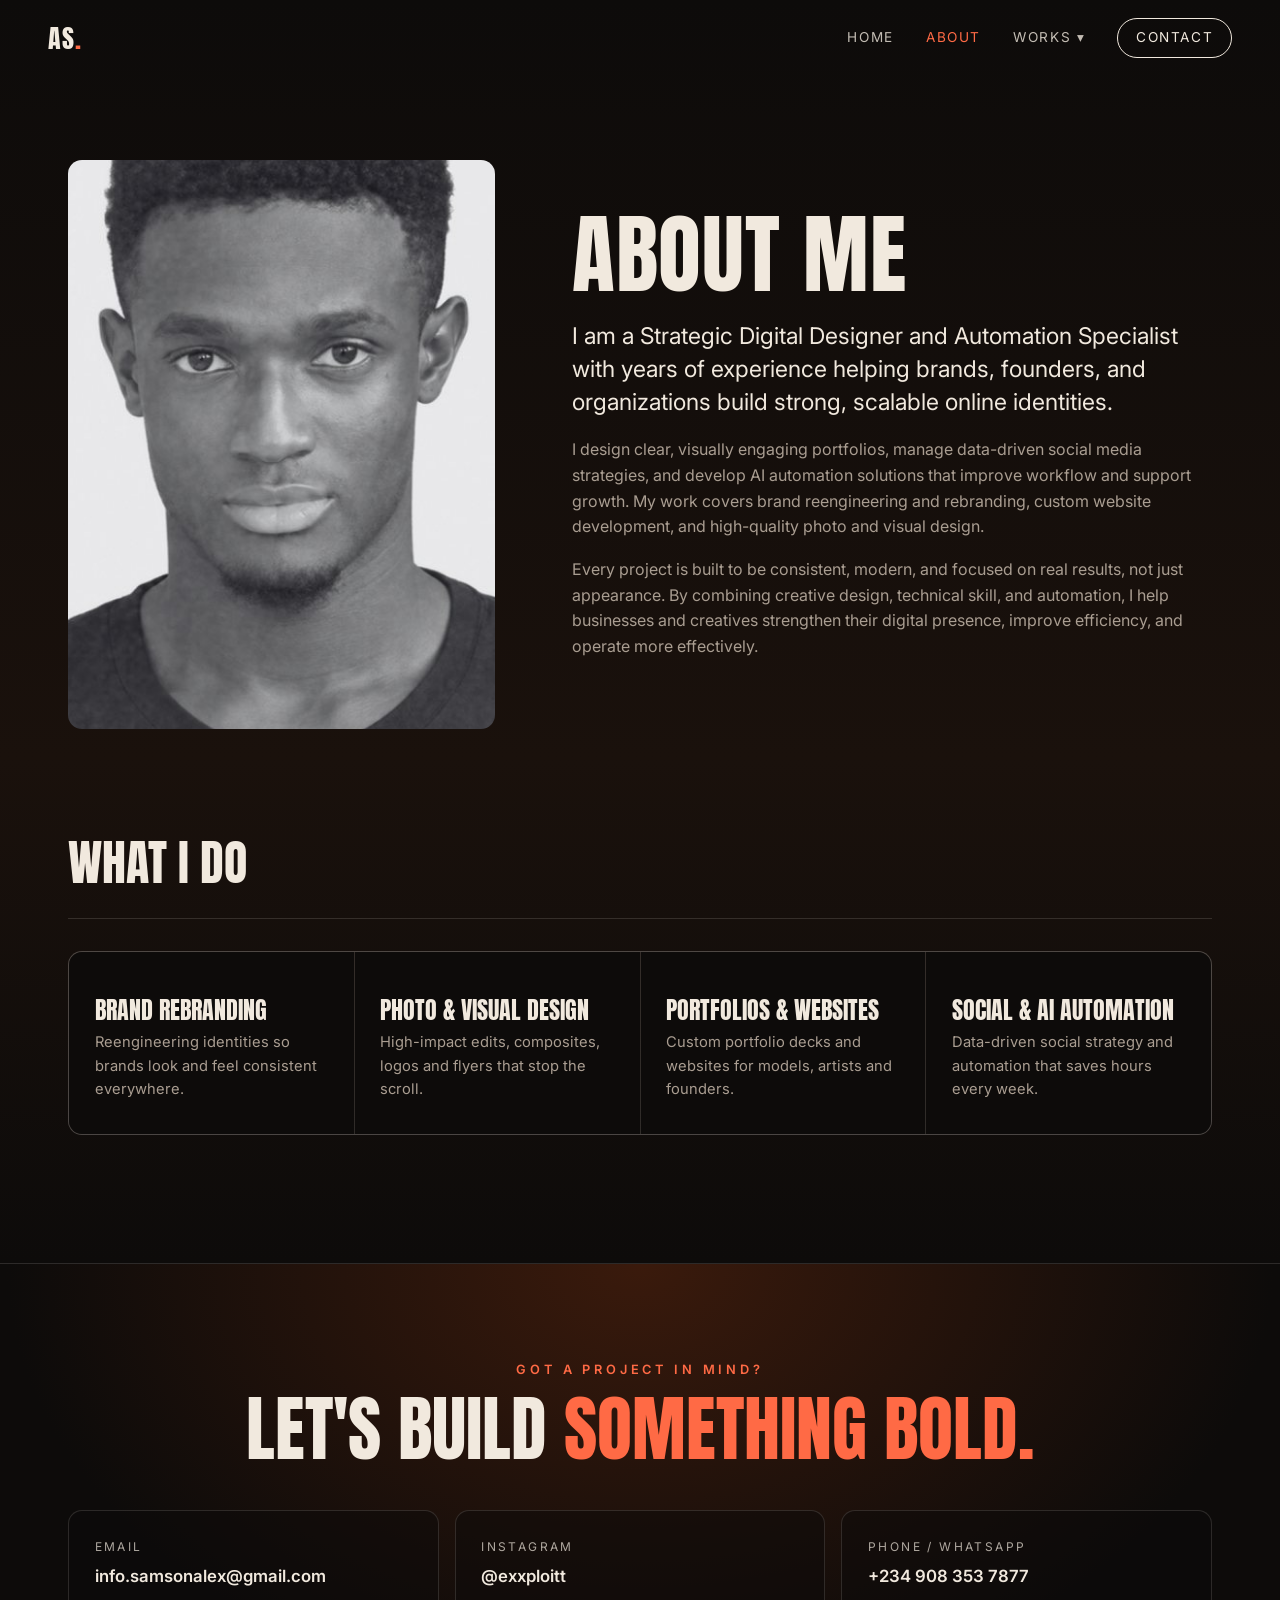
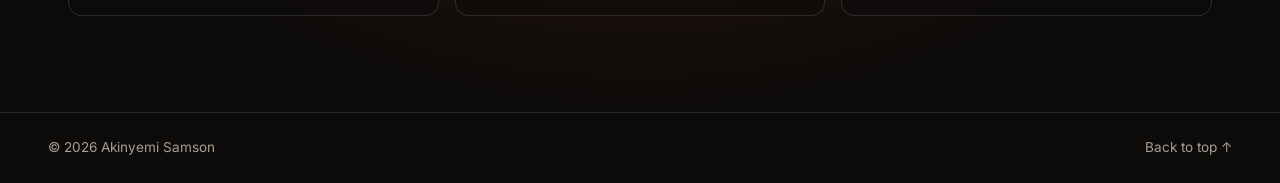
==== about.html @ 01050c36 "Add Web Designing page with Dancers Asylum project Co-Authored-By: Claude Opus 5.5 <noreply@anthropi" ====
<!doctype html>
<html lang="en">
<head>
  <meta charset="utf-8" />
  <meta name="viewport" content="width=device-width, initial-scale=1" />
  <title>About — Akinyemi Samson</title>
  <meta name="description" content="About Akinyemi Samson, Strategic Digital Designer and Automation Specialist." />
  <meta property="og:title" content="About — Akinyemi Samson" />
  <meta property="og:description" content="About Akinyemi Samson, Strategic Digital Designer and Automation Specialist." />
  <meta property="og:image" content="assets/img/portrait.jpg" />
  <link rel="preconnect" href="https://fonts.googleapis.com" />
  <link rel="preconnect" href="https://fonts.gstatic.com" crossorigin />
  <link href="https://fonts.googleapis.com/css2?family=Anton&family=Inter:wght@400;500;600&display=swap" rel="stylesheet" />
  <link rel="stylesheet" href="styles.css" />
</head>
<body>
  <span id="top"></span>
  <header class="nav" id="nav">
    <a href="index.html" class="nav__logo">AS<span>.</span></a>
    <button class="nav__toggle" aria-label="Open menu" aria-expanded="false">
      <span></span><span></span>
    </button>
    <nav class="nav__links" aria-label="Main">
      <a href="index.html">Home</a>
      <a href="about.html" aria-current="page">About</a>
      <div class="nav__group">
        <button class="nav__works" aria-expanded="false" aria-haspopup="true">Works <span aria-hidden="true">▾</span></button>
        <ul class="nav__sub">
          <li><a href="photo-designing.html">Photo Designing</a></li>
          <li><a href="logos-flyers.html">Logos &amp; Flyers</a></li>
          <li><a href="portfolio-designing.html">Portfolio Designing</a></li>
          <li><a href="instagram-format.html">Instagram Format</a></li>
          <li><a href="web-designing.html">Web Designing</a></li>
        </ul>
      </div>
      <a href="contact.html" class="nav__cta">Contact</a>
    </nav>
  </header>
  <main>
    <section class="about about--page">
      <div class="container about__grid">
        <figure class="about__photo reveal">
          <div class="frame">
            <img src="assets/img/about.jpg" alt="Akinyemi Samson" onerror="this.parentElement.classList.add('is-empty')" />
            <span class="frame__label">about.jpg</span>
          </div>
        </figure>
        <div class="about__text">
          <h1 class="section-title reveal">About Me</h1>
          <p class="lead reveal">I am a Strategic Digital Designer and Automation Specialist with years of experience helping brands, founders, and organizations build strong, scalable online identities.</p>
          <p class="reveal">I design clear, visually engaging portfolios, manage data-driven social media strategies, and develop AI automation solutions that improve workflow and support growth. My work covers brand reengineering and rebranding, custom website development, and high-quality photo and visual design.</p>
          <p class="reveal">Every project is built to be consistent, modern, and focused on real results, not just appearance. By combining creative design, technical skill, and automation, I help businesses and creatives strengthen their digital presence, improve efficiency, and operate more effectively.</p>
        </div>
      </div>

      <div class="container">
        <h2 class="group-title reveal">What I do</h2>
        <div class="services">
          <article class="service reveal"><h3>Brand Rebranding</h3><p>Reengineering identities so brands look and feel consistent everywhere.</p></article>
          <article class="service reveal"><h3>Photo &amp; Visual Design</h3><p>High-impact edits, composites, logos and flyers that stop the scroll.</p></article>
          <article class="service reveal"><h3>Portfolios &amp; Websites</h3><p>Custom portfolio decks and websites for models, artists and founders.</p></article>
          <article class="service reveal"><h3>Social &amp; AI Automation</h3><p>Data-driven social strategy and automation that saves hours every week.</p></article>
        </div>
      </div>
    </section>
    <section class="contact contact--band">
      <div class="container">
        <p class="eyebrow reveal">Got a project in mind?</p>
        <h2 class="contact__title contact__title--sm reveal">Let's build <span>something bold.</span></h2>
        <div class="contact__links">
          <a class="contact__card reveal" href="mailto:info.samsonalex@gmail.com">
            <span class="contact__label">Email</span>
            <span class="contact__value">info.samsonalex@gmail.com</span>
          </a>
          <a class="contact__card reveal" href="https://instagram.com/exxploitt" target="_blank" rel="noopener">
            <span class="contact__label">Instagram</span>
            <span class="contact__value">@exxploitt</span>
          </a>
          <a class="contact__card reveal" href="https://wa.me/2349083537877" target="_blank" rel="noopener">
            <span class="contact__label">Phone / WhatsApp</span>
            <span class="contact__value">+234 908 353 7877</span>
          </a>
        </div>
      </div>
    </section>
  </main>

  <footer class="footer">
    <p>© <span id="year"></span> Akinyemi Samson</p>
    <a href="#top">Back to top ↑</a>
  </footer>

  <div class="lightbox" id="lightbox" aria-hidden="true">
    <button class="lightbox__close" aria-label="Close">×</button>
    <img alt="" />
  </div>

  <script src="script.js"></script>
</body>
</html>
---- styles.css ----
:root {
  --ink: #0d0b0a;
  --ink-2: #171311;
  --cream: #f1e9de;
  --muted: #a99d91;
  --rust: #7a3517;
  --rust-2: #a24a22;
  --coral: #ff6a45;
  --line: rgba(241, 233, 222, 0.14);
  --display: "Anton", Impact, "Arial Narrow", sans-serif;
  --body: "Inter", system-ui, -apple-system, sans-serif;
  --gutter: clamp(16px, 4vw, 48px);
  --radius: 14px;
}

* { box-sizing: border-box; margin: 0; padding: 0; }
html { scroll-behavior: smooth; }
body {
  background: var(--ink);
  color: var(--cream);
  font-family: var(--body);
  line-height: 1.6;
  overflow-x: hidden;
  -webkit-font-smoothing: antialiased;
}
img { display: block; max-width: 100%; }
a { color: inherit; text-decoration: none; }
button { font: inherit; color: inherit; background: none; border: 0; cursor: pointer; }

.container { width: min(1240px, 100%); margin: 0 auto; padding: 0 var(--gutter); }
.eyebrow { font-size: .8rem; letter-spacing: .3em; text-transform: uppercase; color: var(--coral); font-weight: 600; }
.section-title {
  font-family: var(--display); font-weight: 400; text-transform: uppercase;
  font-size: clamp(2.6rem, 7vw, 5.5rem); line-height: .95; letter-spacing: .01em;
}

/* ---------- Buttons ---------- */
.btn {
  display: inline-flex; align-items: center; gap: .5rem;
  padding: .95rem 1.6rem; border-radius: 999px;
  font-weight: 600; font-size: .95rem; transition: transform .25s, background .25s, color .25s;
}
.btn:hover { transform: translateY(-2px); }
.btn--solid { background: var(--coral); color: var(--ink); }
.btn--solid:hover { background: var(--cream); }
.btn--ghost { border: 1px solid var(--line); }
.btn--ghost:hover { border-color: var(--cream); }

/* ---------- Nav ---------- */
.nav {
  position: fixed; inset: 0 0 auto 0; z-index: 50;
  display: flex; align-items: center; justify-content: space-between;
  padding: 1.1rem var(--gutter);
  transition: background .3s, padding .3s, backdrop-filter .3s;
}
.nav.is-scrolled { background: rgba(13, 11, 10, .78); backdrop-filter: blur(12px); padding-block: .75rem; border-bottom: 1px solid var(--line); }
.nav__logo { font-family: var(--display); font-size: 1.6rem; letter-spacing: .04em; }
.nav__logo span { color: var(--coral); }
.nav__links { display: flex; gap: 2rem; align-items: center; font-size: .85rem; text-transform: uppercase; letter-spacing: .12em; }
.nav__links a { position: relative; opacity: .8; transition: opacity .2s; }
.nav__links a:hover { opacity: 1; }
.nav__links a:not(.nav__cta)::after {
  content: ""; position: absolute; left: 0; bottom: -4px; height: 1px; width: 100%;
  background: var(--coral); transform: scaleX(0); transform-origin: left; transition: transform .3s;
}
.nav__links a:hover::after { transform: scaleX(1); }
.nav__cta { border: 1px solid var(--cream); padding: .5rem 1.1rem; border-radius: 999px; opacity: 1 !important; }
.nav__cta:hover { background: var(--cream); color: var(--ink); }
.nav__toggle { display: none; width: 32px; height: 24px; position: relative; }
.nav__toggle span { position: absolute; left: 0; right: 0; height: 2px; background: var(--cream); transition: transform .3s, top .3s; }
.nav__toggle span:first-child { top: 6px; }
.nav__toggle span:last-child { top: 16px; }

/* ---------- Image frames ---------- */
.frame {
  position: relative; overflow: hidden; border-radius: var(--radius);
  background: var(--ink-2); max-width: 100%;
}
.frame img { width: 100%; height: 100%; object-fit: cover; transition: transform .6s cubic-bezier(.2,.7,.2,1); }
.frame__label { display: none; }
.frame.is-empty {
  min-height: 220px;
  background:
    repeating-linear-gradient(135deg, transparent 0 14px, rgba(241,233,222,.04) 14px 15px),
    linear-gradient(160deg, #241b16, #120f0d);
  border: 1px dashed rgba(241,233,222,.18);
  display: grid; place-items: center;
}
.frame.is-empty img { display: none; }
.frame.is-empty .frame__label { display: block; font-size: .75rem; color: var(--muted); letter-spacing: .08em; }

/* ---------- Hero ---------- */
.hero { position: relative; min-height: 100vh; min-height: 100svh; display: flex; flex-direction: column; justify-content: center; padding: 7rem 0 4rem; overflow: hidden; }
.hero__marquee { position: absolute; inset: auto 0 6%; opacity: .07; pointer-events: none; }
.marquee__track { display: flex; gap: 3rem; width: max-content; animation: marquee 40s linear infinite; }
.marquee__track span { font-family: var(--display); font-size: clamp(6rem, 18vw, 16rem); line-height: 1; }
.marquee__track .outline { color: transparent; -webkit-text-stroke: 2px var(--cream); }
@keyframes marquee { to { transform: translateX(-50%); } }

.hero__inner {
  width: min(1240px, 100%); margin: 0 auto; padding: 0 var(--gutter);
  display: grid; grid-template-columns: 1.25fr 1fr; gap: clamp(2rem, 5vw, 5rem); align-items: center;
  position: relative;
}
.hero__title {
  font-family: var(--display); font-weight: 400; text-transform: uppercase;
  font-size: clamp(4.2rem, 13vw, 11rem); line-height: .86; margin: 1rem 0 1.5rem;
}
.hero__title span { color: var(--coral); }
.hero__sub { max-width: 34rem; color: var(--muted); font-size: clamp(1rem, 1.4vw, 1.15rem); }
.hero__actions { display: flex; flex-wrap: wrap; gap: .8rem; margin-top: 2rem; }
.hero__photo { position: relative; }
.hero__photo .frame { aspect-ratio: 4/5; border-radius: 22px; transform: rotate(2deg); box-shadow: 0 40px 80px -30px rgba(0,0,0,.8); }
.hero__photo::before {
  content: ""; position: absolute; inset: -14px 14px 14px -14px; border: 1px solid var(--coral); border-radius: 22px; transform: rotate(-2deg);
}
.hero__photo figcaption {
  position: absolute; bottom: -1rem; left: -1rem; background: var(--coral); color: var(--ink);
  font-weight: 600; font-size: .85rem; padding: .45rem .9rem; border-radius: 999px;
}
.hero__scroll { position: absolute; bottom: 1.5rem; left: 50%; transform: translateX(-50%); font-size: .75rem; letter-spacing: .25em; text-transform: uppercase; color: var(--muted); animation: bob 2s ease-in-out infinite; }
@keyframes bob { 50% { transform: translate(-50%, 6px); } }

/* ---------- About ---------- */
.about { padding: clamp(5rem, 10vw, 9rem) 0; background: linear-gradient(180deg, var(--ink), #1a110c 60%, var(--ink)); }
.about__grid { display: grid; grid-template-columns: .8fr 1.2fr; gap: clamp(2rem, 6vw, 6rem); align-items: center; }
.about__photo .frame { aspect-ratio: 3/4; }
.about__text .section-title { margin-bottom: 1.5rem; }
.about__text p { color: var(--muted); margin-bottom: 1.1rem; max-width: 40rem; }
.about__text .lead { color: var(--cream); font-size: clamp(1.15rem, 1.8vw, 1.45rem); line-height: 1.45; }

.services { display: grid; grid-template-columns: repeat(4, minmax(0, 1fr)); gap: 1px; margin-top: clamp(4rem, 8vw, 6rem); background: var(--line); border: 1px solid var(--line); border-radius: var(--radius); overflow: hidden; }
.service { background: var(--ink); padding: 2rem 1.6rem; transition: background .3s; }
.service:hover { background: var(--rust); }
.service__num { font-family: var(--display); color: var(--coral); font-size: 1.1rem; }
.service:hover .service__num { color: var(--cream); }
.service h3 { font-family: var(--display); font-weight: 400; text-transform: uppercase; font-size: 1.5rem; margin: .8rem 0 .5rem; line-height: 1.1; }
.service p { color: var(--muted); font-size: .92rem; }
.service:hover p { color: var(--cream); }

/* ---------- Works ---------- */
.works { padding: clamp(4rem, 8vw, 7rem) 0; }

.work-group { margin-bottom: clamp(4rem, 8vw, 6rem); }
.group-title {
  font-family: var(--display); font-weight: 400; text-transform: uppercase;
  font-size: clamp(1.8rem, 4vw, 3rem); display: flex; align-items: baseline; gap: 1rem;
  padding-bottom: 1rem; margin-bottom: 2rem; border-bottom: 1px solid var(--line);
}
.group-title span { font-size: .45em; color: var(--coral); }

.tile { cursor: zoom-in; }
.tile:hover .frame img { transform: scale(1.05); }
.tile figcaption { margin-top: .7rem; font-size: .85rem; color: var(--muted); text-transform: uppercase; letter-spacing: .1em; }

.masonry { columns: 4 220px; column-gap: 1rem; }
.masonry .tile { break-inside: avoid; margin-bottom: 1rem; }
.masonry .frame { height: auto; }

.work-group--rust {
  background: linear-gradient(160deg, var(--rust), #4b200d);
  border-radius: 24px; padding: clamp(1.5rem, 4vw, 3rem);
}
.work-group--rust .group-title { border-color: rgba(241,233,222,.25); }
.work-group--rust .group-title span { color: var(--cream); }
.logos { display: grid; grid-template-columns: repeat(4, minmax(0, 1fr)); gap: 1rem; margin-bottom: 1.5rem; }
.logo-tile { cursor: zoom-in; }
.logo-tile .frame { aspect-ratio: 372/538; box-shadow: 0 20px 40px -20px rgba(0,0,0,.6); }
.logo-tile:hover .frame img { transform: scale(1.05); }
.logo-tile .frame.is-empty { background: rgba(0,0,0,.25); }
.flyers { display: grid; grid-template-columns: repeat(3, minmax(0, 1fr)); gap: 1.5rem; }
.flyers .frame { aspect-ratio: 4/5; }
.flyers figcaption { color: var(--cream); opacity: .8; }

.case { padding: clamp(1.5rem, 3vw, 2.5rem); border: 1px solid var(--line); border-radius: 24px; margin-bottom: 1.5rem; background: var(--ink-2); }
.case__head { display: flex; flex-wrap: wrap; align-items: baseline; justify-content: space-between; gap: .5rem; margin-bottom: 1.5rem; }
.case__head h2 { font-family: var(--display); font-weight: 400; text-transform: uppercase; font-size: clamp(1.8rem, 4.5vw, 3.2rem); line-height: 1; }
.case__head p { color: var(--coral); text-transform: uppercase; letter-spacing: .2em; font-size: .8rem; font-weight: 600; }
.case__grid { display: grid; grid-template-columns: repeat(2, minmax(0, 1fr)); gap: 1rem; }
.case__grid .frame { aspect-ratio: 16/9; }

.insta { display: grid; grid-template-columns: minmax(0, 1fr) minmax(0, 2fr); gap: clamp(1.5rem, 4vw, 3rem); align-items: center; }
.insta__mockup .frame { border-radius: 28px; }
.insta__grid { display: grid; grid-template-columns: repeat(4, minmax(0, 1fr)); gap: 1rem; }
.insta__grid .frame { aspect-ratio: 418/522; border-radius: 10px; }

/* ---------- Contact ---------- */
.contact { padding: clamp(5rem, 10vw, 9rem) 0; background: radial-gradient(ellipse at top, #3a1a0c, var(--ink) 70%); text-align: center; }
.contact__title { font-family: var(--display); font-weight: 400; text-transform: uppercase; font-size: clamp(3rem, 10vw, 8rem); line-height: .92; margin: 1rem 0 3rem; }
.contact__title span { color: var(--coral); }
.contact__links { display: grid; grid-template-columns: repeat(3, minmax(0, 1fr)); gap: 1rem; text-align: left; }
.contact__card { display: flex; flex-direction: column; gap: .4rem; padding: 1.6rem; border: 1px solid var(--line); border-radius: var(--radius); background: rgba(13,11,10,.5); transition: all .3s; }
.contact__card:hover { background: var(--coral); color: var(--ink); border-color: var(--coral); transform: translateY(-4px); }
.contact__label { font-size: .75rem; letter-spacing: .2em; text-transform: uppercase; opacity: .7; }
.contact__value { font-weight: 600; font-size: 1.05rem; word-break: break-word; }

.footer { display: flex; justify-content: space-between; flex-wrap: wrap; gap: 1rem; padding: 1.5rem var(--gutter); border-top: 1px solid var(--line); color: var(--muted); font-size: .85rem; }
.footer a:hover { color: var(--cream); }

/* ---------- Lightbox ---------- */
.lightbox { position: fixed; inset: 0; z-index: 100; background: rgba(0,0,0,.92); display: grid; place-items: center; padding: 2rem; opacity: 0; pointer-events: none; transition: opacity .3s; }
.lightbox.is-open { opacity: 1; pointer-events: auto; }
.lightbox img { max-width: 100%; max-height: 90vh; border-radius: 10px; object-fit: contain; }
.lightbox__close { position: absolute; top: 1rem; right: 1.25rem; font-size: 2.4rem; line-height: 1; }

/* ---------- Multi-page additions ---------- */
.nav__links a[aria-current="page"] { opacity: 1; color: var(--coral); }
.nav__cta[aria-current="page"] { background: var(--cream); color: var(--ink); }
.nav__group { position: relative; }
.nav__works { text-transform: uppercase; letter-spacing: .12em; font-size: .85rem; opacity: .8; display: inline-flex; gap: .35rem; align-items: center; }
.nav__works:hover, .nav__group.is-current .nav__works { opacity: 1; }
.nav__group.is-current .nav__works { color: var(--coral); }
.nav__sub {
  list-style: none; position: absolute; top: calc(100% + .9rem); left: 50%; translate: -50% 0;
  min-width: 230px; padding: .5rem; background: var(--ink-2); border: 1px solid var(--line); border-radius: 12px;
  box-shadow: 0 24px 50px -20px rgba(0,0,0,.8);
  opacity: 0; visibility: hidden; transform: translateY(-6px); transition: opacity .2s, transform .2s, visibility .2s;
}
.nav__sub::before { content: ""; position: absolute; inset: -1rem 0 auto; height: 1rem; }
.nav__group:hover .nav__sub, .nav__group:focus-within .nav__sub, .nav__group.is-open .nav__sub { opacity: 1; visibility: visible; transform: none; }
.nav__sub a { display: block; padding: .65rem .9rem; border-radius: 8px; text-transform: none; letter-spacing: .02em; font-size: .92rem; }
.nav__sub a::after { display: none; }
.nav__sub a:hover { background: rgba(241,233,222,.07); }
a:focus-visible, button:focus-visible { outline: 2px solid var(--coral); outline-offset: 3px; border-radius: 4px; }

.hero { min-height: auto; padding: 8rem 0 5rem; }

.page-head { padding: clamp(8rem, 14vw, 11rem) 0 clamp(2.5rem, 5vw, 4rem); background: radial-gradient(ellipse at top left, #3a1a0c, var(--ink) 65%); }
.page-head .eyebrow a { color: var(--muted); }
.page-head .eyebrow a:hover { color: var(--cream); }
.page-head__title { font-family: var(--display); font-weight: 400; text-transform: uppercase; font-size: clamp(3.2rem, 11vw, 9rem); line-height: .9; margin: .8rem 0 1.2rem; text-wrap: balance; }
.page-head__intro { color: var(--muted); max-width: 40rem; font-size: clamp(1rem, 1.5vw, 1.2rem); }
.work-body { padding: clamp(2rem, 5vw, 4rem) 0 clamp(4rem, 8vw, 6rem); }
.work-body .logos { margin-bottom: clamp(3rem, 6vw, 4.5rem); }
.work-body .group-title { margin-top: 0; }

.works .section-title { margin-bottom: 2.5rem; }
.work-cards { display: grid; grid-template-columns: repeat(2, minmax(0, 1fr)); gap: clamp(1rem, 2.5vw, 1.75rem); }
.work-card { position: relative; display: block; border-radius: 20px; overflow: hidden; background: var(--ink-2); border: 1px solid var(--line); }
.work-card__img { aspect-ratio: 4/3; overflow: hidden; }
.work-card__img img { width: 100%; height: 100%; object-fit: cover; object-position: center 25%; transition: transform .7s cubic-bezier(.2,.7,.2,1), filter .5s; filter: saturate(.85); }
.work-card:hover .work-card__img img { transform: scale(1.05); filter: none; }
.work-card__meta { display: flex; align-items: baseline; gap: 1rem; flex-wrap: wrap; padding: 1.2rem 1.4rem 1.4rem; }
.work-card__num { font-family: var(--display); color: var(--coral); }
.work-card h3 { font-family: var(--display); font-weight: 400; text-transform: uppercase; font-size: clamp(1.5rem, 3vw, 2.2rem); line-height: 1; flex: 1; min-width: 0; }
.work-card__count { color: var(--muted); font-size: .85rem; }
.work-card:hover h3 { color: var(--coral); }

.teaser { padding: 0 0 clamp(4rem, 8vw, 6rem); }
.teaser__inner { display: flex; flex-wrap: wrap; align-items: center; justify-content: space-between; gap: 2rem; border-top: 1px solid var(--line); padding-top: clamp(2.5rem, 5vw, 4rem); }
.teaser__quote { font-size: clamp(1.2rem, 2.4vw, 1.9rem); line-height: 1.35; max-width: 46rem; min-width: 0; }

.next { display: grid; grid-template-columns: minmax(0, 1fr) minmax(0, 1fr); align-items: center; margin-top: clamp(3rem, 6vw, 5rem); border: 1px solid var(--line); border-radius: 24px; overflow: hidden; background: var(--ink-2); transition: border-color .3s; }
.next:hover { border-color: var(--coral); }
.next__text { padding: clamp(1.5rem, 4vw, 3rem); display: flex; flex-direction: column; gap: .6rem; }
.next__title { font-family: var(--display); text-transform: uppercase; font-size: clamp(1.8rem, 4.5vw, 3.4rem); line-height: 1; }
.next:hover .next__title { color: var(--coral); }
.next__img { height: clamp(220px, 26vw, 340px); overflow: hidden; }
.next__img img { width: 100%; height: 100%; object-fit: cover; object-position: center 25%; transition: transform .7s; }
.next:hover .next__img img { transform: scale(1.05); }

.contact--band { padding: clamp(4rem, 8vw, 6rem) 0; border-top: 1px solid var(--line); }
.contact__title--sm { font-size: clamp(2.4rem, 6vw, 4.5rem); }
.contact--page { min-height: 80vh; display: flex; align-items: center; padding-top: clamp(8rem, 14vw, 11rem); }
.contact--page .container { width: min(1240px, 100%); }
.contact__intro { color: var(--muted); max-width: 36rem; margin: -1.5rem auto 3rem; }
.about--page { padding-top: clamp(8rem, 14vw, 10rem); }
.about--page .group-title { margin-top: clamp(4rem, 8vw, 6rem); }
.about--page .services { margin-top: 0; }

@media (max-width: 760px) {
  .nav__group { display: flex; flex-direction: column; align-items: center; gap: .6rem; }
  .nav__works { font-size: 1.1rem; pointer-events: none; }
  .nav__works span { display: none; }
  .nav__sub { position: static; translate: none; opacity: 1; visibility: visible; transform: none; background: none; border: 0; box-shadow: none; padding: 0; min-width: 0; text-align: center; }
  .nav__sub::before { display: none; }
  .nav__sub a { padding: .35rem; color: var(--muted); font-size: 1rem; }
  .work-cards, .next { grid-template-columns: minmax(0, 1fr); }
  .next__img { height: 200px; order: -1; }
}

/* ---------- Reveal animation ---------- */
.reveal { opacity: 0; transform: translateY(28px); transition: opacity .8s ease, transform .8s cubic-bezier(.2,.7,.2,1); }
.reveal.is-visible { opacity: 1; transform: none; }
@media (prefers-reduced-motion: reduce) {
  .reveal { opacity: 1; transform: none; transition: none; }
  .marquee__track, .hero__scroll { animation: none; }
  html { scroll-behavior: auto; }
}

/* ---------- Responsive ---------- */
@media (max-width: 960px) {
  .services { grid-template-columns: repeat(2, minmax(0, 1fr)); }
  .contact__links { grid-template-columns: minmax(0, 1fr); }
}
@media (max-width: 760px) {
  .nav__toggle { display: block; z-index: 2; }
  .nav__links {
    position: fixed; inset: 0; flex-direction: column; justify-content: center; gap: 2rem;
    background: var(--ink); font-size: 1.1rem; transform: translateY(-100%); transition: transform .4s cubic-bezier(.2,.7,.2,1);
  }
  .nav.is-open .nav__links { transform: none; }
  .nav.is-open .nav__toggle span:first-child { top: 11px; transform: rotate(45deg); }
  .nav.is-open .nav__toggle span:last-child { top: 11px; transform: rotate(-45deg); }

  .hero__inner { grid-template-columns: minmax(0, 1fr); }
  .hero__photo { max-width: 360px; margin: 1rem auto 0; width: 85%; }
  .about__grid { grid-template-columns: minmax(0, 1fr); }
  .about__photo { max-width: 420px; }
  .services { grid-template-columns: minmax(0, 1fr); }
  .logos { grid-template-columns: repeat(2, minmax(0, 1fr)); }
  .flyers, .case__grid { grid-template-columns: minmax(0, 1fr); }
  .masonry { columns: 2 140px; }
  .insta { grid-template-columns: minmax(0, 1fr); }
  .insta__mockup { max-width: 340px; margin: 0 auto; }
  .insta__grid { grid-template-columns: repeat(2, minmax(0, 1fr)); }
}

/* ---------- Instagram link cards ---------- */
.ig-links { margin-top: clamp(3.5rem, 7vw, 5.5rem); }
.ig-links__head { display: flex; flex-wrap: wrap; align-items: baseline; justify-content: space-between; gap: 1rem; border-bottom: 1px solid var(--line); margin-bottom: 2rem; }
.ig-links__head .group-title { border: 0; margin: 0; padding-bottom: 1rem; }
.ig-links__profile { color: var(--muted); font-size: .9rem; }
.ig-links__profile:hover { color: var(--coral); }
.ig-links__grid { display: grid; grid-template-columns: repeat(auto-fill, minmax(min(100%, 260px), 1fr)); gap: clamp(1rem, 2.5vw, 1.75rem); }
.ig-card { display: flex; flex-direction: column; border: 1px solid var(--line); border-radius: 20px; overflow: hidden; background: var(--ink-2); transition: border-color .3s, transform .3s; }
.ig-card:hover { border-color: var(--coral); transform: translateY(-4px); }
.ig-card .frame { aspect-ratio: 4/5; border-radius: 0; }
.ig-card:hover .frame img { transform: scale(1.04); }
.ig-card__meta { display: grid; grid-template-columns: auto minmax(0, 1fr); gap: .3rem .8rem; align-items: center; padding: 1.1rem 1.2rem 1.3rem; }
.ig-card__icon { display: grid; place-items: center; width: 36px; height: 36px; border-radius: 10px; background: var(--rust); color: var(--cream); }
.ig-card__text h3 { font-family: var(--display); font-weight: 400; text-transform: uppercase; font-size: 1.35rem; line-height: 1.05; }
.ig-card__text p { color: var(--muted); font-size: .85rem; }
.ig-card__cta { grid-column: 1 / -1; margin-top: .6rem; font-size: .85rem; font-weight: 600; color: var(--coral); }
.ig-card:hover .ig-card__cta { color: var(--cream); }

/* ---------- Web Designing ---------- */
.work-card--wide { grid-column: 1 / -1; }
.work-card--wide .work-card__img { aspect-ratio: 21/8; }
.work-card__img { background:
  repeating-linear-gradient(135deg, transparent 0 14px, rgba(241,233,222,.04) 14px 15px),
  linear-gradient(160deg, #3a1a0c, #120f0d); }
.next__img { background: linear-gradient(160deg, #3a1a0c, #120f0d); }

.site { display: grid; grid-template-columns: minmax(0, 1.5fr) minmax(0, 1fr); gap: clamp(2rem, 5vw, 4rem); align-items: center; padding: clamp(1.5rem, 4vw, 3rem); border: 1px solid var(--line); border-radius: 24px; background: var(--ink-2); }
.site + .site { margin-top: 1.5rem; }
.site__visual { position: relative; padding: 0 0 2.5rem 0; }
.browser { border-radius: 12px; overflow: hidden; border: 1px solid var(--line); background: #000; box-shadow: 0 40px 70px -35px rgba(0,0,0,.9); }
.browser__bar { display: flex; align-items: center; gap: 6px; padding: .6rem .8rem; background: #1f1a17; border-bottom: 1px solid var(--line); }
.browser__bar span { width: 10px; height: 10px; border-radius: 50%; background: #4a3f39; }
.browser__bar em { font-style: normal; font-size: .75rem; color: var(--muted); margin-left: .8rem; padding: .2rem .8rem; border-radius: 6px; background: rgba(241,233,222,.06); min-width: 0; overflow: hidden; text-overflow: ellipsis; white-space: nowrap; }
.browser .frame { aspect-ratio: 16/10; border-radius: 0; }
.browser .frame img { object-position: top; }
.handset { position: absolute; right: -4%; bottom: 0; width: 26%; padding: 6px; border-radius: 22px; background: #000; border: 1px solid var(--line); box-shadow: 0 30px 50px -20px rgba(0,0,0,.9); }
.handset .frame { aspect-ratio: 9/19; border-radius: 16px; }
.handset .frame img { object-position: top; }
.handset .frame.is-empty { min-height: 0; }
.site__name { font-family: var(--display); font-weight: 400; text-transform: uppercase; font-size: clamp(2.2rem, 5vw, 3.6rem); line-height: .95; margin: .6rem 0 1rem; }
.site__summary { color: var(--muted); margin-bottom: 1.2rem; }
.site__points { list-style: none; display: grid; gap: .7rem; margin-bottom: 1.8rem; }
.site__points li { padding-left: 1rem; border-left: 2px solid var(--coral); color: var(--muted); }
.site__points strong { display: block; color: var(--cream); font-weight: 600; }

@media (max-width: 860px) {
  .site { grid-template-columns: minmax(0, 1fr); }
  .handset { right: 0; width: 30%; }
}
@media (max-width: 760px) {
  .work-card--wide .work-card__img { aspect-ratio: 4/3; }
}
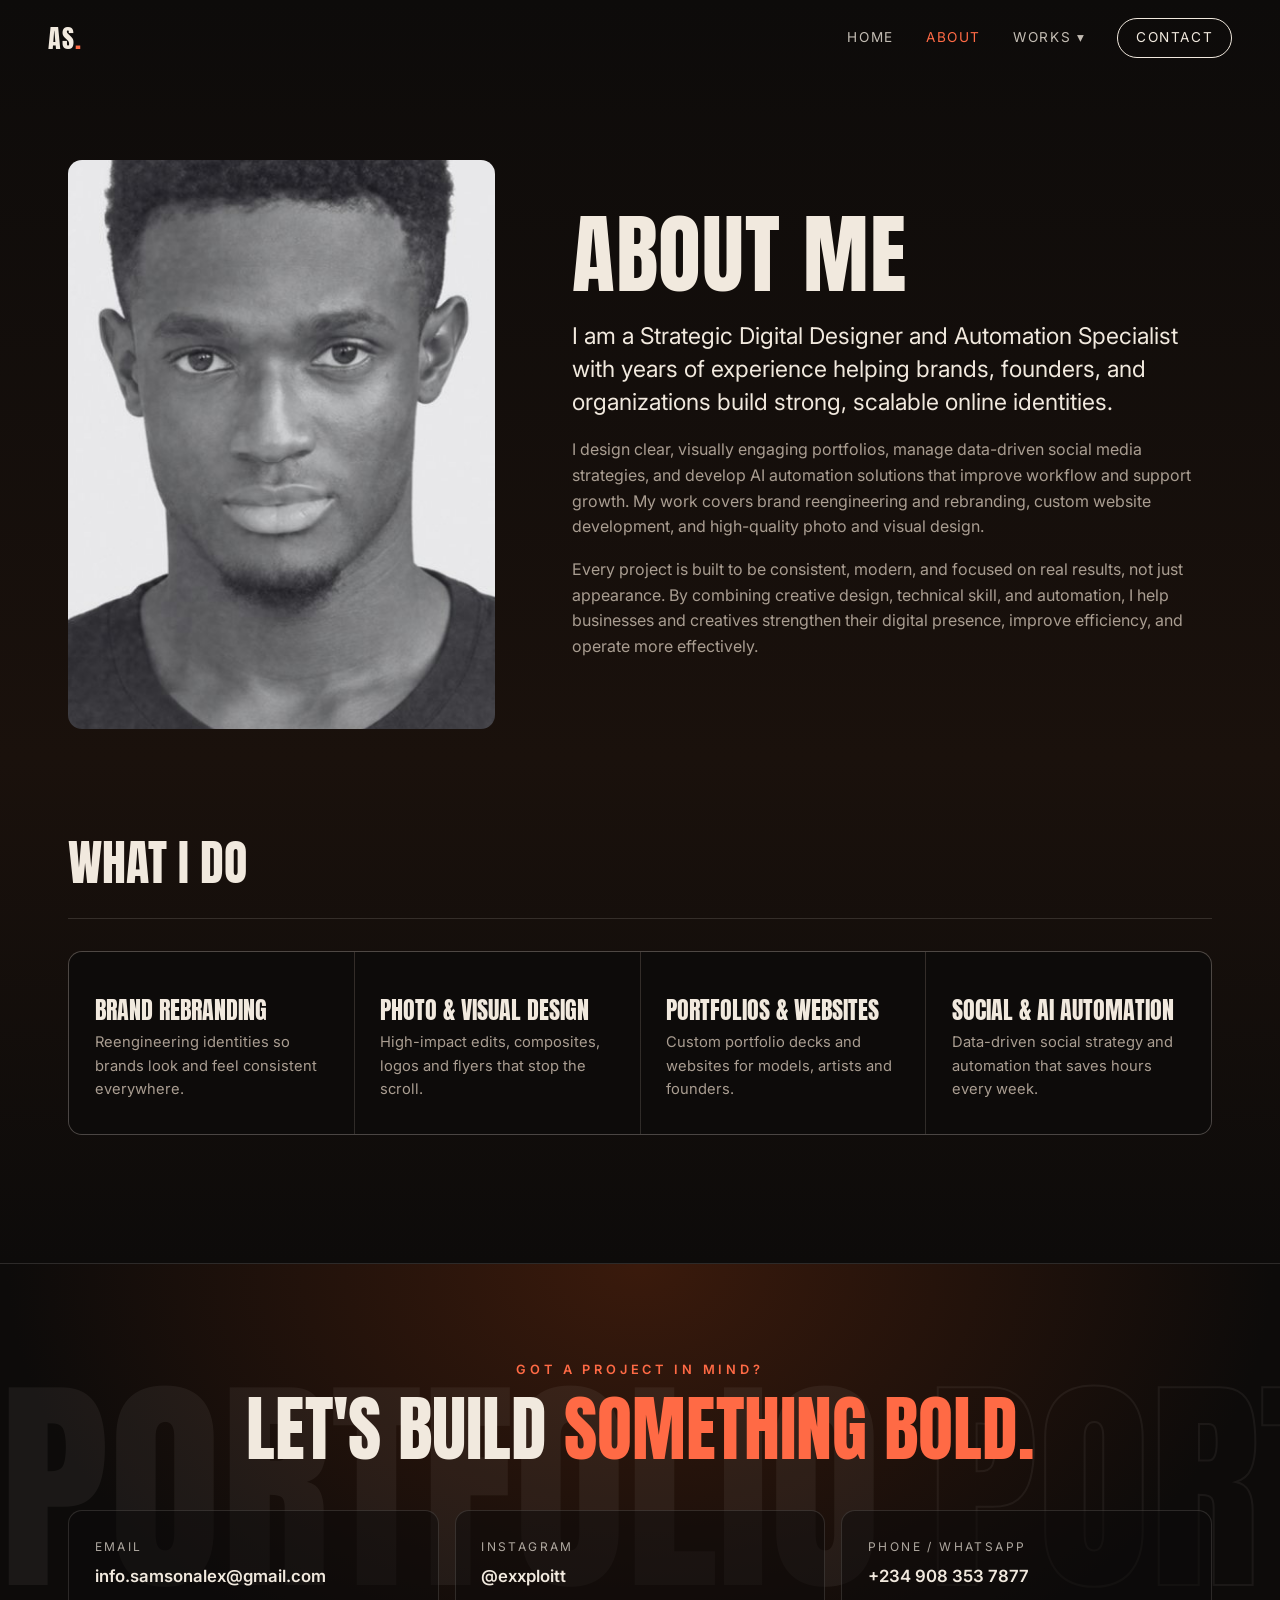
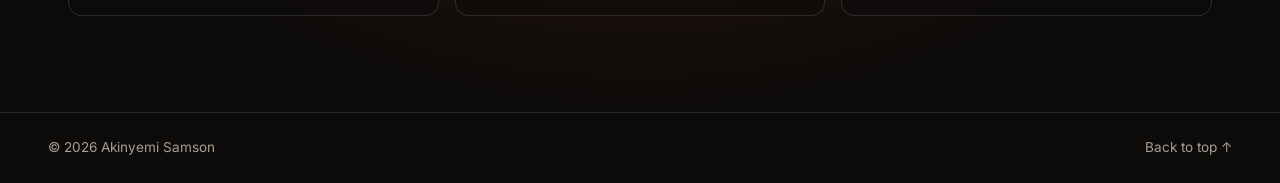
==== commit fd959e95: "Add scrolling PORTFOLIO text behind the contact section Co-Authored-By: Claude Opus 5.5 <noreply@ant" ====
--- a/about.html
+++ b/about.html
@@ -64,6 +64,12 @@
       </div>
     </section>
     <section class="contact contact--band">
+      <div class="marquee" aria-hidden="true">
+        <div class="marquee__track">
+          <span>PORTFOLIO</span><span class="outline">PORTFOLIO</span><span>PORTFOLIO</span><span class="outline">PORTFOLIO</span>
+          <span>PORTFOLIO</span><span class="outline">PORTFOLIO</span><span>PORTFOLIO</span><span class="outline">PORTFOLIO</span>
+        </div>
+      </div>
       <div class="container">
         <p class="eyebrow reveal">Got a project in mind?</p>
         <h2 class="contact__title contact__title--sm reveal">Let's build <span>something bold.</span></h2>
--- a/styles.css
+++ b/styles.css
@@ -297,9 +297,11 @@
   .nav__toggle { display: block; z-index: 2; }
   .nav__links {
     position: fixed; inset: 0; flex-direction: column; justify-content: center; gap: 2rem;
-    background: var(--ink); font-size: 1.1rem; transform: translateY(-100%); transition: transform .4s cubic-bezier(.2,.7,.2,1);
+    background: var(--ink); font-size: 1.1rem; transform: translateY(-100%); transition: transform .4s cubic-bezier(.2,.7,.2,1), visibility .4s;
   }
-  .nav.is-open .nav__links { transform: none; }
+  .nav.is-open .nav__links { transform: none; visibility: visible; }
+  .nav__links { visibility: hidden; height: 100vh; height: 100dvh; }
+  .nav.is-scrolled { backdrop-filter: none; background: var(--ink); }
   .nav.is-open .nav__toggle span:first-child { top: 11px; transform: rotate(45deg); }
   .nav.is-open .nav__toggle span:last-child { top: 11px; transform: rotate(-45deg); }
 
@@ -347,7 +349,7 @@
 .site__visual { position: relative; padding: 0 0 2.5rem 0; }
 .browser { border-radius: 12px; overflow: hidden; border: 1px solid var(--line); background: #000; box-shadow: 0 40px 70px -35px rgba(0,0,0,.9); }
 .browser__bar { display: flex; align-items: center; gap: 6px; padding: .6rem .8rem; background: #1f1a17; border-bottom: 1px solid var(--line); }
-.browser__bar span { width: 10px; height: 10px; border-radius: 50%; background: #4a3f39; }
+.browser__bar span { width: 11px; height: 11px; border-radius: 50%; background: var(--dot, #4a3f39); box-shadow: inset 0 0 0 1px rgba(241,233,222,.28); }
 .browser__bar em { font-style: normal; font-size: .75rem; color: var(--muted); margin-left: .8rem; padding: .2rem .8rem; border-radius: 6px; background: rgba(241,233,222,.06); min-width: 0; overflow: hidden; text-overflow: ellipsis; white-space: nowrap; }
 .browser .frame { aspect-ratio: 16/10; border-radius: 0; }
 .browser .frame img { object-position: top; }
@@ -368,3 +370,41 @@
 @media (max-width: 760px) {
   .work-card--wide .work-card__img { aspect-ratio: 4/3; }
 }
+
+/* Website card in a light, brand-colored style (set per site) */
+.site { --site-accent: var(--coral); }
+.site .eyebrow { color: var(--site-accent); }
+.site__points li { border-left-color: var(--site-accent); }
+.site--light { background: #f4f1ec; border-color: #f4f1ec; color: #141110; box-shadow: 0 40px 80px -40px rgba(0,0,0,.8); }
+.site--light .site__summary, .site--light .site__points li { color: #5a524c; }
+.site--light .site__points strong { color: #141110; }
+.site--light .btn--solid { background: var(--site-accent); color: #fff; }
+.site--light .btn--solid:hover { background: #141110; color: #fff; }
+.site--light .browser { border-color: #0a0a0a; box-shadow: 0 30px 60px -30px rgba(0,0,0,.55); }
+.site--light .browser__bar { background: #0a0a0a; border-bottom-color: #222; }
+.site--light .browser__bar em { color: #b9b2ab; background: rgba(255,255,255,.08); }
+.site--light .handset { border-color: #0a0a0a; box-shadow: 0 24px 40px -18px rgba(0,0,0,.55); }
+.site--light .btn:focus-visible { outline-color: var(--site-accent); }
+
+/* Home: Web Designing card in the light style */
+.work-card--wide { background: #f4f1ec; border-color: #f4f1ec; color: #141110; }
+.work-card--wide .work-card__img { background: #f4f1ec; padding: clamp(10px, 1.8vw, 22px) clamp(10px, 1.8vw, 22px) 0; }
+.work-card--wide .work-card__img img { border-radius: 12px; box-shadow: 0 24px 40px -24px rgba(0,0,0,.6); }
+.work-card--wide .work-card__num { color: #e4002b; }
+.work-card--wide .work-card__count { color: #5a524c; }
+.work-card--wide:hover h3 { color: #e4002b; }
+
+/* Home: Selected Works on a coral band, matching the "Portfolio" headline */
+.works { background: var(--coral); color: var(--ink); }
+.works .section-title { color: var(--ink); }
+.works .work-card { border-color: rgba(13,11,10,.25); box-shadow: 0 30px 50px -30px rgba(60,20,5,.6); }
+.works .work-card:not(.work-card--wide) { color: var(--cream); }
+.works .work-card:not(.work-card--wide):hover h3 { color: var(--coral); }
+.works a:focus-visible { outline-color: var(--ink); }
+
+/* Scrolling "PORTFOLIO" text behind the contact section */
+.contact { position: relative; overflow: hidden; }
+.contact .container { position: relative; z-index: 1; }
+.contact .marquee { position: absolute; left: 0; right: 0; top: 50%; transform: translateY(-50%); opacity: .06; pointer-events: none; }
+.contact .marquee .marquee__track { animation-direction: reverse; }
+@media (prefers-reduced-motion: reduce) { .contact .marquee .marquee__track { animation: none; } }
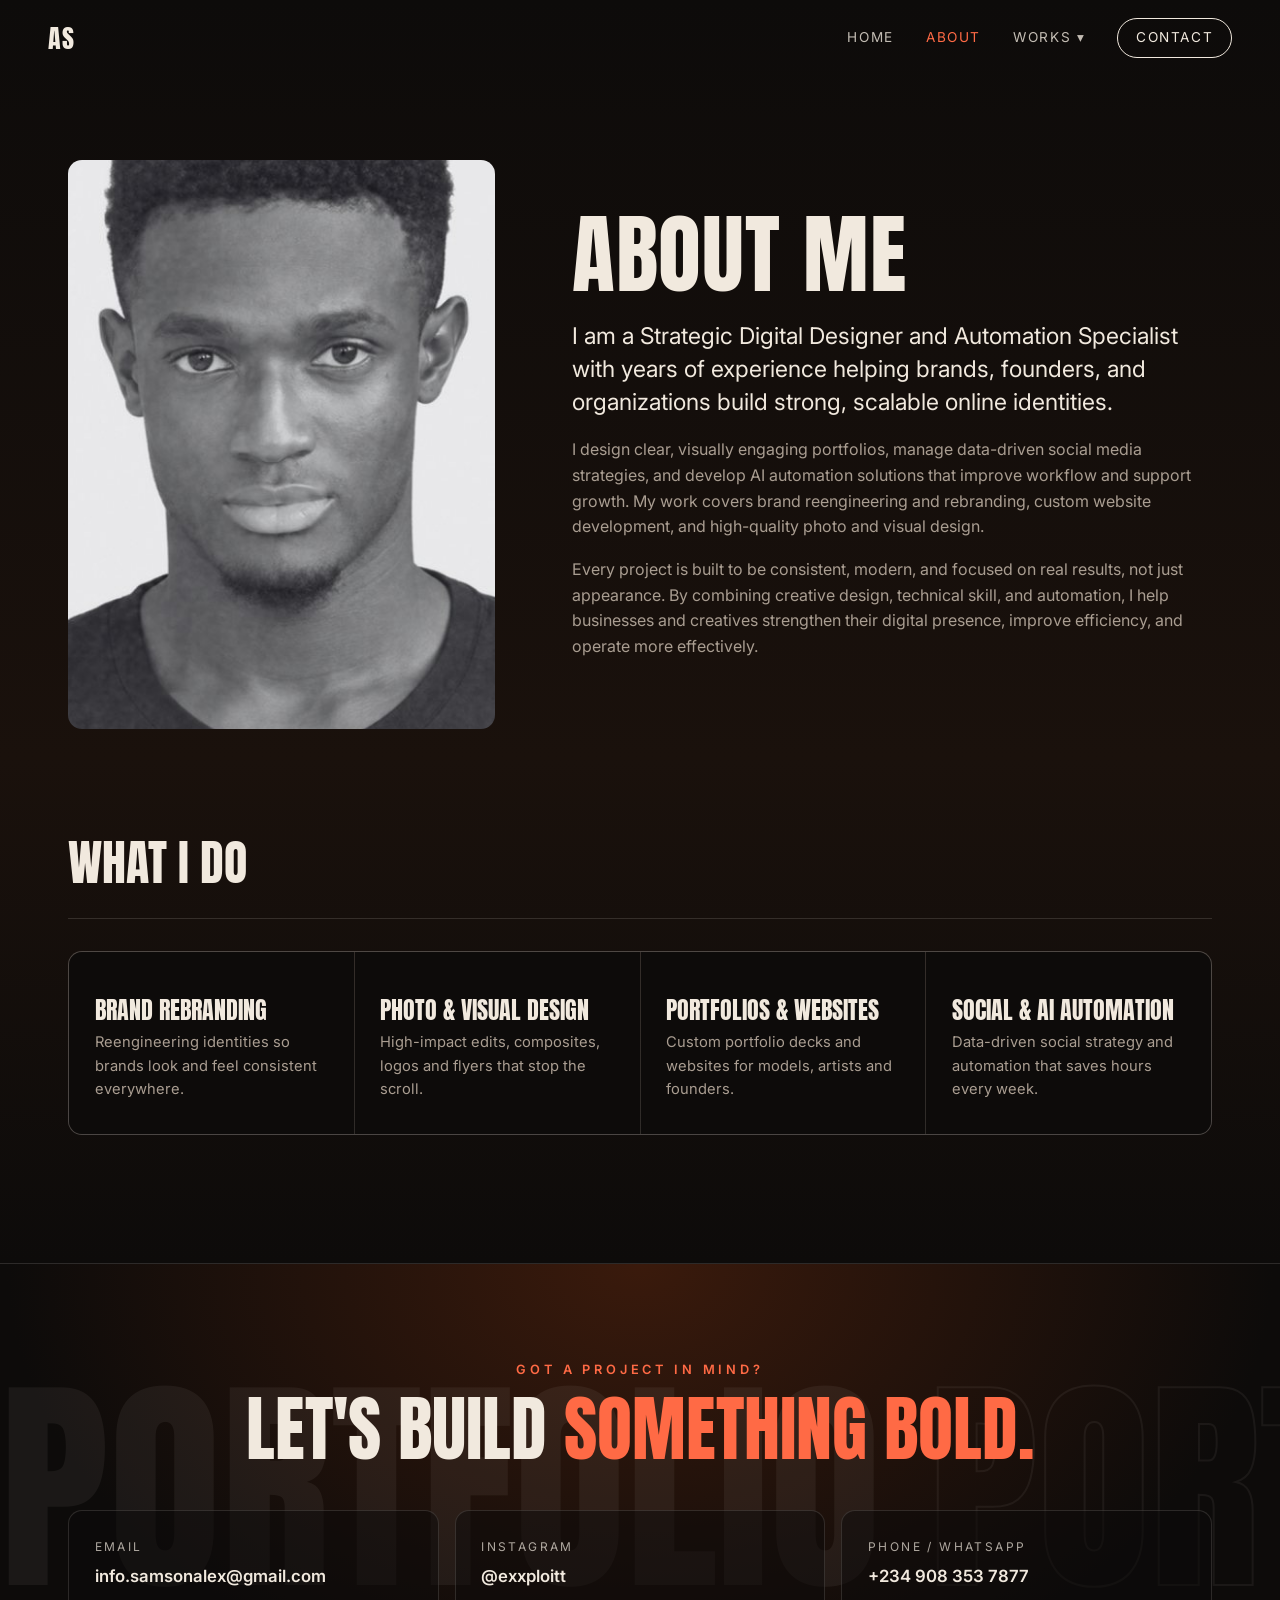
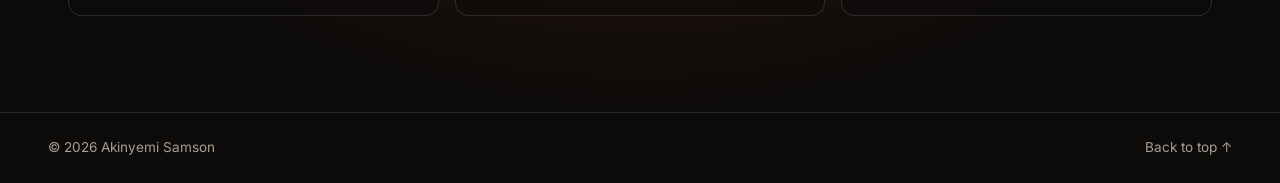
==== commit 8110152c: "Remove dot after AS logo Co-Authored-By: Claude Opus 5.5 <noreply@anthropic.com> Claude-Session: htt" ====
--- a/about.html
+++ b/about.html
@@ -16,7 +16,7 @@
 <body>
   <span id="top"></span>
   <header class="nav" id="nav">
-    <a href="index.html" class="nav__logo">AS<span>.</span></a>
+    <a href="index.html" class="nav__logo">AS</a>
     <button class="nav__toggle" aria-label="Open menu" aria-expanded="false">
       <span></span><span></span>
     </button>
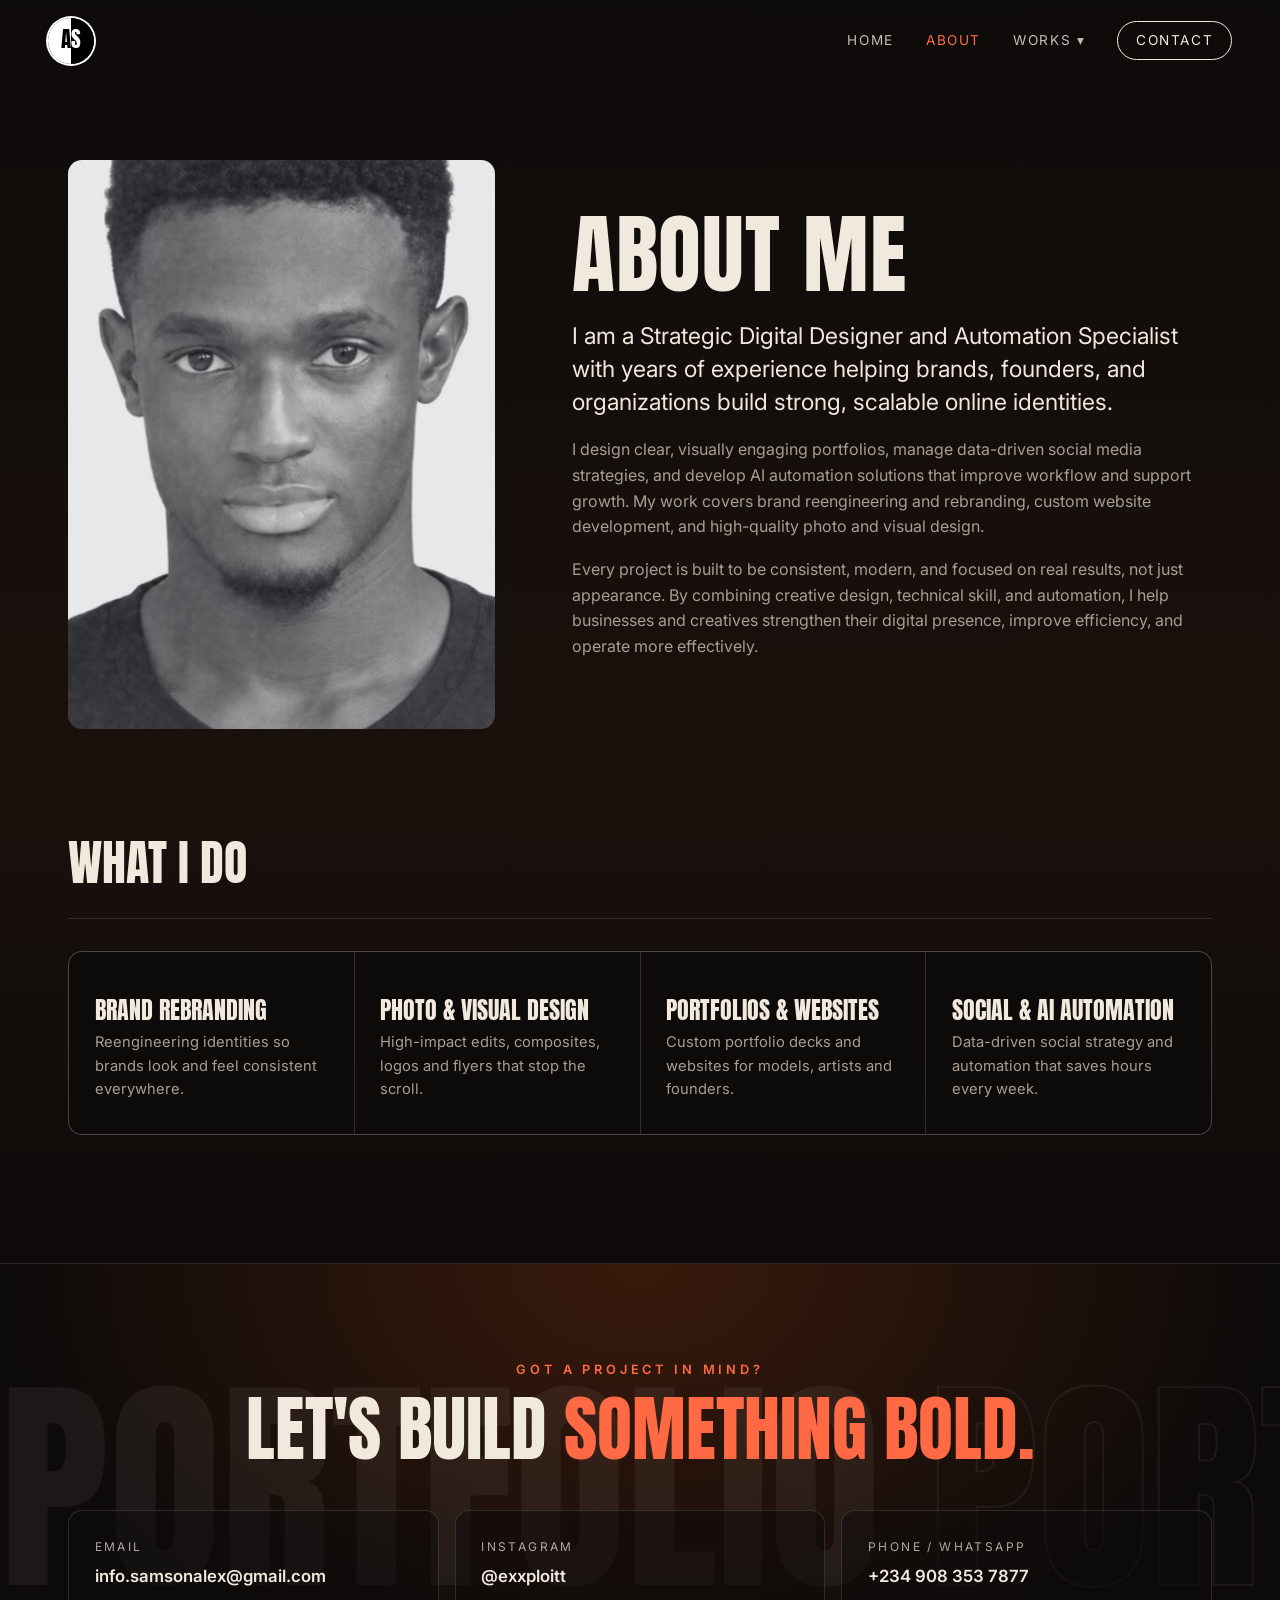
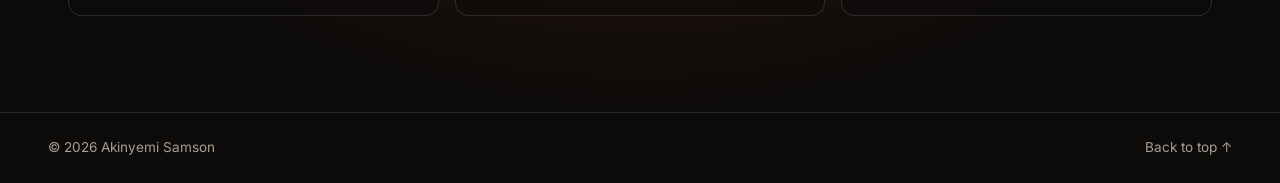
==== commit 1249b032: "Replace AS text logo with black-and-white split circle Co-Authored-By: Claude Opus 5.5 <noreply@anth" ====
--- a/about.html
+++ b/about.html
@@ -16,7 +16,7 @@
 <body>
   <span id="top"></span>
   <header class="nav" id="nav">
-    <a href="index.html" class="nav__logo">AS</a>
+    <a href="index.html" class="nav__logo" aria-label="Akinyemi Samson, home"><span class="nav__logo-a">A</span><span class="nav__logo-s">S</span></a>
     <button class="nav__toggle" aria-label="Open menu" aria-expanded="false">
       <span></span><span></span>
     </button>
--- a/styles.css
+++ b/styles.css
@@ -55,7 +55,6 @@
 }
 .nav.is-scrolled { background: rgba(13, 11, 10, .78); backdrop-filter: blur(12px); padding-block: .75rem; border-bottom: 1px solid var(--line); }
 .nav__logo { font-family: var(--display); font-size: 1.6rem; letter-spacing: .04em; }
-.nav__logo span { color: var(--coral); }
 .nav__links { display: flex; gap: 2rem; align-items: center; font-size: .85rem; text-transform: uppercase; letter-spacing: .12em; }
 .nav__links a { position: relative; opacity: .8; transition: opacity .2s; }
 .nav__links a:hover { opacity: 1; }
@@ -408,3 +407,12 @@
 .contact .marquee { position: absolute; left: 0; right: 0; top: 50%; transform: translateY(-50%); opacity: .06; pointer-events: none; }
 .contact .marquee .marquee__track { animation-direction: reverse; }
 @media (prefers-reduced-motion: reduce) { .contact .marquee .marquee__track { animation: none; } }
+
+/* Logo: split circle, white half with black A, black half with white S */
+.nav__logo {
+  width: 46px; height: 46px; border-radius: 50%; display: inline-flex; align-items: center; justify-content: center;
+  background: linear-gradient(90deg, #fff 50%, #000 50%); box-shadow: 0 0 0 2px #fff;
+  font-size: 1.3rem; line-height: 1; letter-spacing: .02em; position: relative; z-index: 2;
+}
+.nav__logo .nav__logo-a { color: #000; }
+.nav__logo .nav__logo-s { color: #fff; }
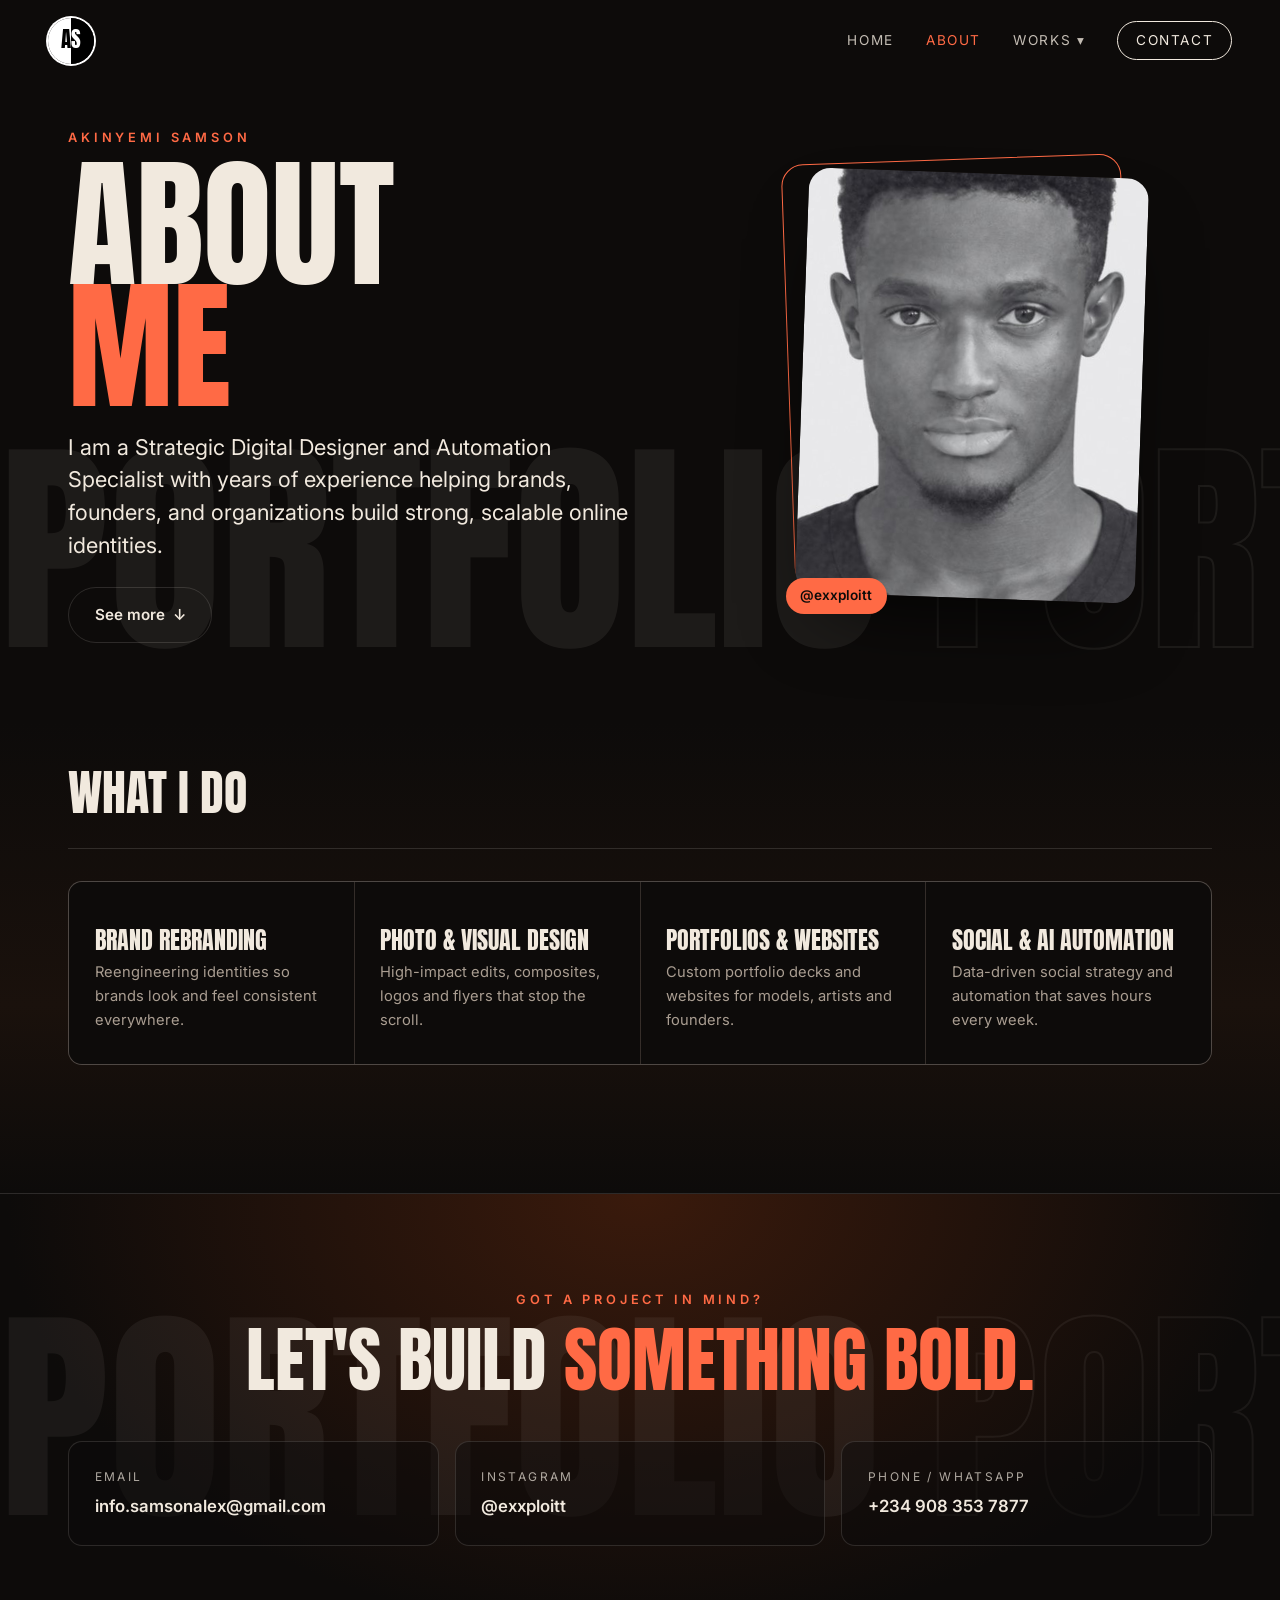
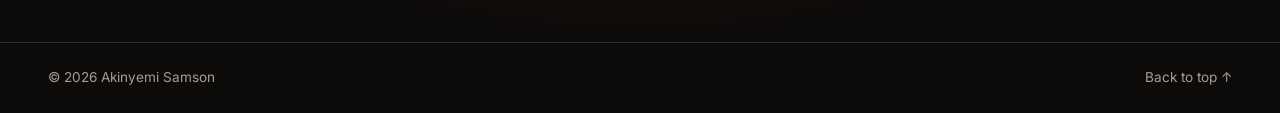
==== commit d14ac9aa: "Give About page a hero-style opening with See more Scrolling PORTFOLIO text, smaller tilted photo, a" ====
--- a/about.html
+++ b/about.html
@@ -8,6 +8,9 @@
   <meta property="og:title" content="About — Akinyemi Samson" />
   <meta property="og:description" content="About Akinyemi Samson, Strategic Digital Designer and Automation Specialist." />
   <meta property="og:image" content="assets/img/portrait.jpg" />
+  <link rel="icon" href="favicon.ico" sizes="any" />
+  <link rel="icon" type="image/png" sizes="32x32" href="favicon-32.png" />
+  <link rel="apple-touch-icon" href="apple-touch-icon.png" />
   <link rel="preconnect" href="https://fonts.googleapis.com" />
   <link rel="preconnect" href="https://fonts.gstatic.com" crossorigin />
   <link href="https://fonts.googleapis.com/css2?family=Anton&family=Inter:wght@400;500;600&display=swap" rel="stylesheet" />
@@ -37,22 +40,35 @@
     </nav>
   </header>
   <main>
-    <section class="about about--page">
-      <div class="container about__grid">
-        <figure class="about__photo reveal">
+    <section class="hero about-hero">
+      <div class="marquee" aria-hidden="true">
+        <div class="marquee__track">
+          <span>PORTFOLIO</span><span class="outline">PORTFOLIO</span><span>PORTFOLIO</span><span class="outline">PORTFOLIO</span>
+          <span>PORTFOLIO</span><span class="outline">PORTFOLIO</span><span>PORTFOLIO</span><span class="outline">PORTFOLIO</span>
+        </div>
+      </div>
+      <div class="hero__inner">
+        <div class="hero__text">
+          <p class="eyebrow reveal">Akinyemi Samson</p>
+          <h1 class="hero__title about-hero__title reveal">About<br /><span>Me</span></h1>
+          <p class="about-hero__lead reveal">I am a Strategic Digital Designer and Automation Specialist with years of experience helping brands, founders, and organizations build strong, scalable online identities.</p>
+          <div class="about-more" id="about-more">
+            <p>I design clear, visually engaging portfolios, manage data-driven social media strategies, and develop AI automation solutions that improve workflow and support growth. My work covers brand reengineering and rebranding, custom website development, and high-quality photo and visual design.</p>
+            <p>Every project is built to be consistent, modern, and focused on real results, not just appearance. By combining creative design, technical skill, and automation, I help businesses and creatives strengthen their digital presence, improve efficiency, and operate more effectively.</p>
+          </div>
+          <button class="btn btn--ghost about-toggle reveal" aria-expanded="false" aria-controls="about-more" hidden>See more <span aria-hidden="true">↓</span></button>
+        </div>
+        <figure class="hero__photo about-hero__photo reveal">
           <div class="frame">
             <img src="assets/img/about.jpg" alt="Akinyemi Samson" onerror="this.parentElement.classList.add('is-empty')" />
             <span class="frame__label">about.jpg</span>
           </div>
+          <figcaption>@exxploitt</figcaption>
         </figure>
-        <div class="about__text">
-          <h1 class="section-title reveal">About Me</h1>
-          <p class="lead reveal">I am a Strategic Digital Designer and Automation Specialist with years of experience helping brands, founders, and organizations build strong, scalable online identities.</p>
-          <p class="reveal">I design clear, visually engaging portfolios, manage data-driven social media strategies, and develop AI automation solutions that improve workflow and support growth. My work covers brand reengineering and rebranding, custom website development, and high-quality photo and visual design.</p>
-          <p class="reveal">Every project is built to be consistent, modern, and focused on real results, not just appearance. By combining creative design, technical skill, and automation, I help businesses and creatives strengthen their digital presence, improve efficiency, and operate more effectively.</p>
-        </div>
       </div>
+    </section>
 
+    <section class="about about--page">
       <div class="container">
         <h2 class="group-title reveal">What I do</h2>
         <div class="services">
--- a/styles.css
+++ b/styles.css
@@ -416,3 +416,21 @@
 }
 .nav__logo .nav__logo-a { color: #000; }
 .nav__logo .nav__logo-s { color: #fff; }
+
+/* About page: hero-style opening with "See more" */
+.about-hero .marquee { position: absolute; inset: auto 0 8%; opacity: .07; pointer-events: none; }
+.about-hero__title { font-size: clamp(4rem, 11vw, 9.5rem); }
+.about-hero__lead { font-size: clamp(1.1rem, 1.7vw, 1.4rem); line-height: 1.5; max-width: 36rem; }
+.about-more { max-width: 36rem; color: var(--muted); display: grid; gap: 1rem; margin-top: 1rem; }
+.about-more[hidden] { display: none; }
+.about-more:not([hidden]) { animation: about-open .4s ease; }
+@keyframes about-open { from { opacity: 0; transform: translateY(-6px); } }
+.about-toggle { margin-top: 1.6rem; gap: .5rem; }
+.about-toggle span { display: inline-block; transition: transform .3s; }
+.about-toggle[aria-expanded="true"] span { transform: rotate(180deg); }
+.about-hero__photo { max-width: 340px; justify-self: center; width: 100%; }
+.about--page { padding-top: clamp(1rem, 3vw, 2rem); }
+.about--page .group-title { margin-top: 0; }
+@media (prefers-reduced-motion: reduce) { .about-more:not([hidden]) { animation: none; } }
+.about-toggle[hidden] { display: none; }
+@media (max-width: 760px) { .about-hero__photo { max-width: 260px; width: 70%; margin: 1.5rem auto 0; } }
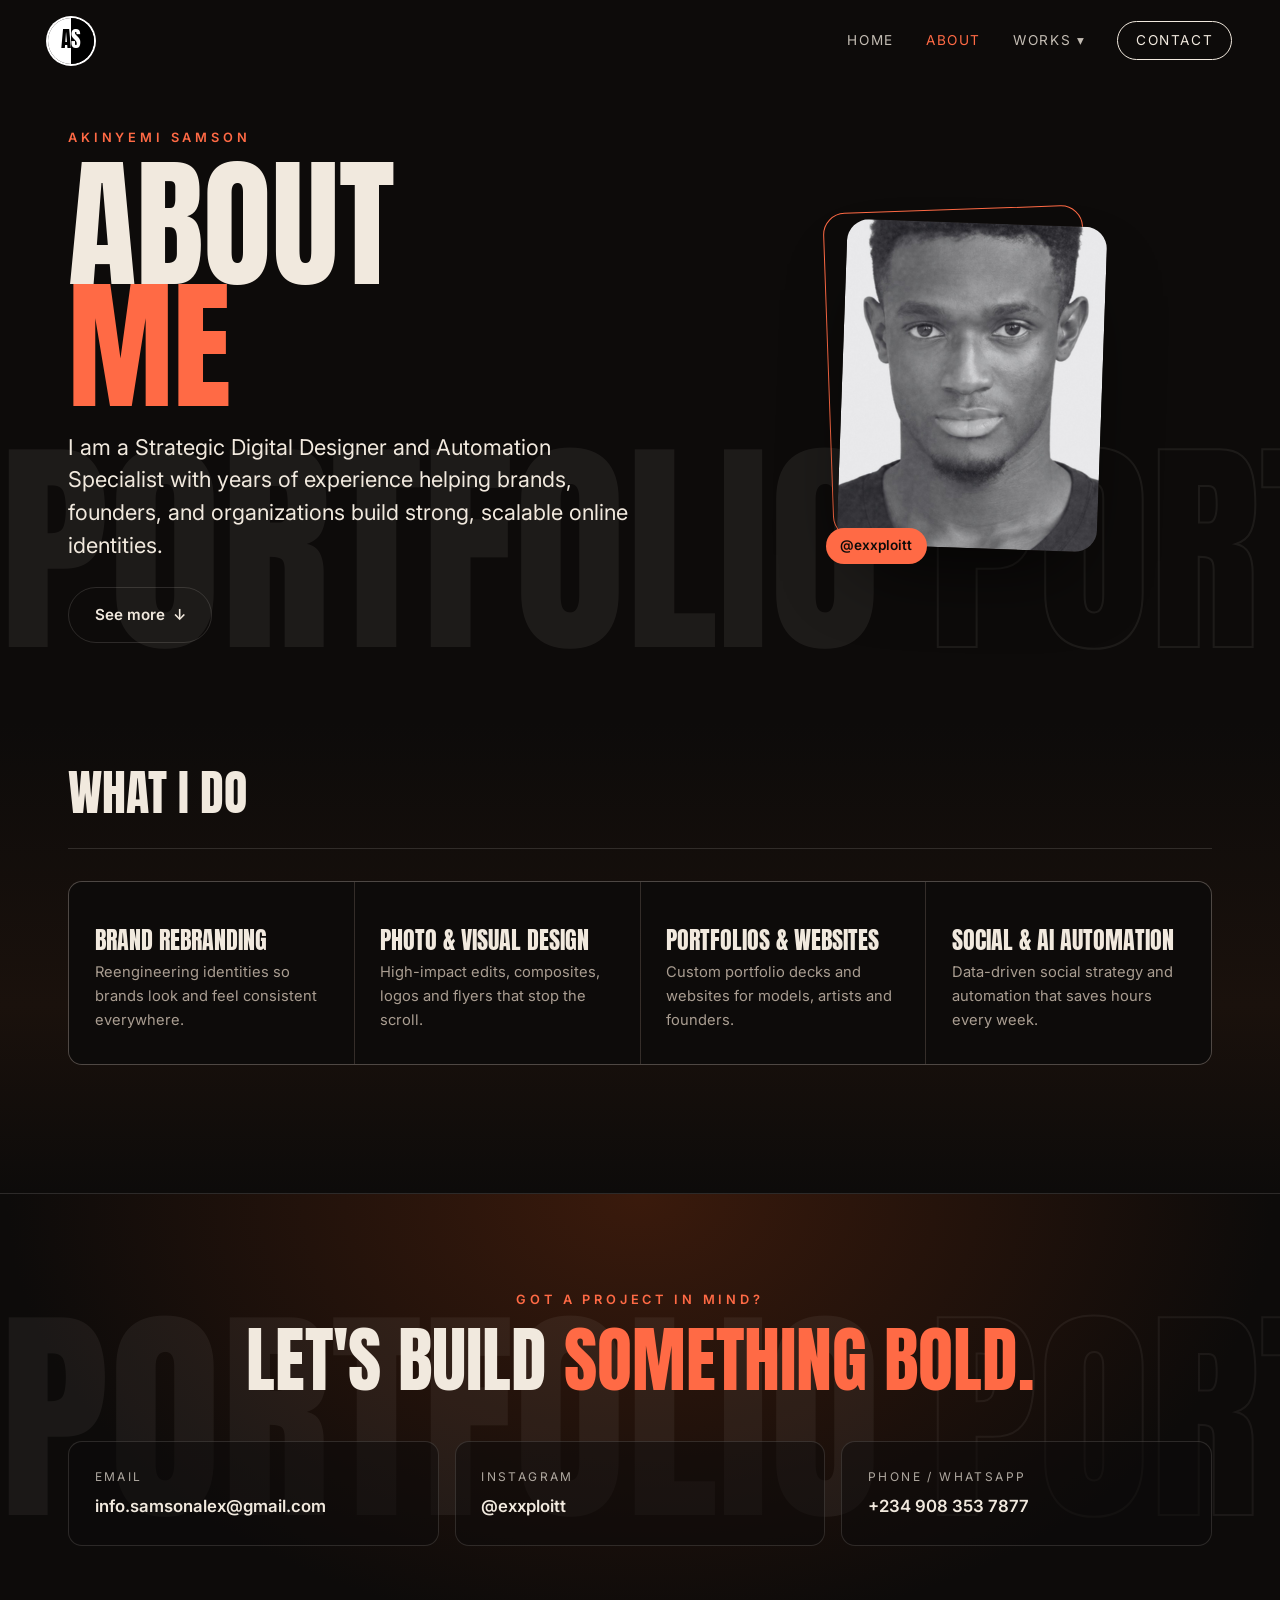
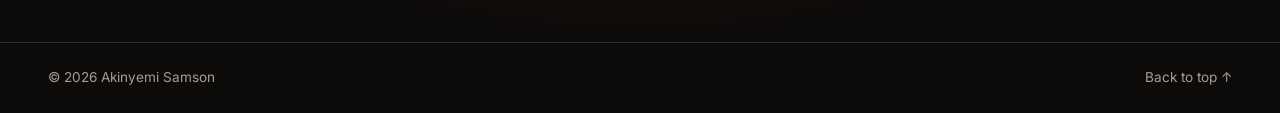
==== commit a671e8b8: "Add Awards & Plaque Designs page Solo/Duo plaque tabs, presentation photos with sticker cutouts, a l" ====
--- a/about.html
+++ b/about.html
@@ -34,6 +34,7 @@
           <li><a href="portfolio-designing.html">Portfolio Designing</a></li>
           <li><a href="instagram-format.html">Instagram Format</a></li>
           <li><a href="web-designing.html">Web Designing</a></li>
+          <li><a href="awards-plaques.html">Awards &amp; Plaque Designs</a></li>
         </ul>
       </div>
       <a href="contact.html" class="nav__cta">Contact</a>
--- a/styles.css
+++ b/styles.css
@@ -428,9 +428,102 @@
 .about-toggle { margin-top: 1.6rem; gap: .5rem; }
 .about-toggle span { display: inline-block; transition: transform .3s; }
 .about-toggle[aria-expanded="true"] span { transform: rotate(180deg); }
-.about-hero__photo { max-width: 340px; justify-self: center; width: 100%; }
+.about-hero__photo { max-width: 260px; justify-self: center; width: 100%; }
 .about--page { padding-top: clamp(1rem, 3vw, 2rem); }
 .about--page .group-title { margin-top: 0; }
 @media (prefers-reduced-motion: reduce) { .about-more:not([hidden]) { animation: none; } }
 .about-toggle[hidden] { display: none; }
-@media (max-width: 760px) { .about-hero__photo { max-width: 260px; width: 70%; margin: 1.5rem auto 0; } }
+@media (max-width: 760px) { .about-hero__photo { max-width: 210px; width: 60%; margin: 1.5rem auto 0; } }
+
+/* ---------- Home: Web + Awards side by side ---------- */
+.work-card--light { background: #f4f1ec; border-color: #f4f1ec; color: #141110; }
+.work-card--light .work-card__img { background: #f4f1ec; padding: clamp(10px, 1.8vw, 22px) clamp(10px, 1.8vw, 22px) 0; }
+.work-card--light .work-card__img img { border-radius: 12px; box-shadow: 0 24px 40px -24px rgba(0,0,0,.6); object-position: top; }
+.work-card--light .work-card__num { color: #e4002b; }
+.work-card--light .work-card__count { color: #5a524c; }
+.work-card--light:hover h3 { color: #e4002b; }
+.works .work-card.work-card--light { color: #141110; }
+.works .work-card.work-card--light:hover h3 { color: #e4002b; }
+.work-card--awards .work-card__img img { object-position: center 40%; }
+
+/* ---------- Awards page: plaques with Solo / Duo tabs ---------- */
+.plaques__tabs { display: inline-flex; gap: .4rem; padding: .35rem; border: 1px solid var(--line); border-radius: 999px; margin-bottom: 2rem; flex-wrap: wrap; }
+.plaques__tab { padding: .7rem 1.3rem; border-radius: 999px; font-weight: 600; font-size: .95rem; color: var(--muted); transition: background .25s, color .25s; }
+.plaques__tab small { font-weight: 400; opacity: .7; margin-left: .3rem; }
+.plaques__tab:hover { color: var(--cream); }
+.plaques__tab[aria-selected="true"] { background: var(--coral); color: var(--ink); }
+.plaques__panel[hidden] { display: none; }
+.plaques__panel:not([hidden]) { animation: about-open .35s ease; }
+.plaques__label { font-size: .78rem; letter-spacing: .25em; text-transform: uppercase; color: var(--muted); margin-bottom: 1.2rem; }
+.plaques__grid { display: grid; gap: clamp(1rem, 3vw, 2.2rem); align-items: end; }
+.plaques__grid--3 { grid-template-columns: repeat(3, minmax(0, 1fr)); }
+.plaques__grid--2 { grid-template-columns: repeat(2, minmax(0, 1fr)); max-width: 820px; }
+.plaque .frame { aspect-ratio: 4/5; border-radius: 6px; background: #000; padding: 10px; box-shadow: 0 0 0 1px rgba(241,233,222,.18), 0 30px 50px -28px rgba(0,0,0,.9); }
+.plaque .frame img { border-radius: 2px; }
+.plaque figcaption { margin-top: .9rem; font-size: .85rem; color: var(--muted); }
+.plaque__place { display: inline-block; font-family: var(--display); font-size: 1.25rem; letter-spacing: .03em; text-transform: uppercase; color: var(--cream); margin-right: .4rem; }
+.plaque--winner .frame { box-shadow: 0 0 0 2px #f2c230, 0 30px 60px -24px rgba(242,194,48,.35); }
+.plaque--winner .plaque__place { color: #f2c230; }
+
+/* ---------- Awards page: presented on the night ---------- */
+.night { padding: clamp(3rem, 7vw, 6rem) 0 clamp(4rem, 8vw, 6rem); overflow: hidden; }
+.night__title { font-family: var(--display); font-weight: 400; text-transform: uppercase; font-size: clamp(2.8rem, 8vw, 6.5rem); line-height: .9; position: relative; z-index: 1; }
+.night__title span { color: var(--coral); }
+.night__stage { position: relative; display: grid; grid-template-columns: repeat(12, minmax(0, 1fr)); align-items: end; }
+.night__stage--one { margin-top: clamp(-2rem, -3vw, -1rem); }
+.night__stage--one .night__photo--wide { grid-column: 1 / 9; grid-row: 1; }
+.night__photo .frame { aspect-ratio: 4/3; }
+.night__stage--two .night__photo .frame { aspect-ratio: 3/4; }
+.night__sticker { position: relative; z-index: 3; margin: 0; }
+.night__sticker img { width: 100%; filter: drop-shadow(0 18px 22px rgba(0,0,0,.55)) drop-shadow(0 2px 2px rgba(0,0,0,.4)); }
+.night__sticker--solo { grid-column: 6 / 13; grid-row: 1; transform: rotate(-3deg) translateY(8%); transform-origin: bottom center; }
+.night__tag { position: absolute; left: 6%; bottom: 10%; background: var(--coral); color: var(--ink); font-weight: 700; font-size: .85rem; padding: .45rem 1rem; border-radius: 999px; transform: rotate(-4deg); box-shadow: 0 10px 20px -8px rgba(0,0,0,.6); white-space: nowrap; }
+.night__tape { grid-column: 1 / 13; grid-row: 1; align-self: center; z-index: 2; margin: 0 -50vw; background: #f2c230; color: var(--ink); transform: rotate(-4deg); overflow: hidden; white-space: nowrap; padding: .55rem 0; pointer-events: none; box-shadow: 0 12px 30px -10px rgba(0,0,0,.6); }
+.night__tape span { display: inline-block; font-weight: 700; letter-spacing: .25em; font-size: .8rem; animation: marquee 40s linear infinite; }
+.night__stage--two { margin-top: clamp(3rem, 6vw, 5rem); gap: 0 clamp(1rem, 2.5vw, 1.75rem); }
+.night__stage--two .night__photo:nth-of-type(2) { grid-column: 6 / 9; grid-row: 1; }
+.night__stage--two .night__photo:nth-of-type(3) { grid-column: 9 / 13; grid-row: 1; transform: translateY(-2.5rem); }
+.night__sticker--duo { grid-column: 1 / 7; grid-row: 1; transform: rotate(2.5deg); margin-right: -3%; z-index: 4; }
+.night__sticker--duo .night__tag { left: auto; right: 8%; transform: rotate(3deg); }
+
+.flyer-link { display: grid; grid-template-columns: 110px minmax(0, 1fr); gap: 1.4rem; align-items: center; margin-top: clamp(3rem, 6vw, 4.5rem); max-width: 620px; padding: 1rem; border: 1px solid var(--line); border-radius: 18px; background: var(--ink-2); transition: border-color .3s, transform .3s; }
+.flyer-link:hover { border-color: var(--coral); transform: translateY(-3px); }
+.flyer-link img { border-radius: 10px; aspect-ratio: 4/5; object-fit: cover; }
+.flyer-link__text { display: grid; gap: .3rem; min-width: 0; }
+.flyer-link strong { font-family: var(--display); font-weight: 400; text-transform: uppercase; font-size: 1.6rem; line-height: 1; }
+.flyer-link:hover strong { color: var(--coral); }
+.flyer-link__text > span:last-child { color: var(--muted); font-size: .88rem; }
+.fig-link { display: block; margin-top: .3rem; color: var(--coral); text-transform: none; letter-spacing: .02em; font-weight: 600; }
+.fig-link:hover { color: var(--cream); }
+
+/* ---------- Awards page: white "Why awards matter" section ---------- */
+.awards-why { background: #f4f1ec; color: #141110; padding-block: clamp(4rem, 9vw, 7rem); }
+.awards-why__inner { display: grid; grid-template-columns: minmax(0, 1fr) minmax(0, 1.4fr); gap: clamp(2rem, 6vw, 5rem); align-items: start; }
+.awards-why__title { font-family: var(--display); font-weight: 400; text-transform: uppercase; font-size: clamp(2.8rem, 7vw, 5.5rem); line-height: .92; text-wrap: balance; }
+.awards-why__text { display: grid; gap: 1.2rem; max-width: 38rem; font-size: clamp(1rem, 1.3vw, 1.12rem); line-height: 1.7; color: #4a433d; }
+.awards-why__close { font-size: clamp(1.15rem, 1.8vw, 1.4rem); line-height: 1.45; color: #141110; font-weight: 500; padding-left: 1rem; border-left: 3px solid var(--coral); }
+.awards-why__winners-title { grid-column: 1 / -1; font-family: var(--display); font-weight: 400; text-transform: uppercase; font-size: clamp(1.8rem, 4vw, 2.6rem); border-top: 1px solid rgba(20,17,16,.12); padding-top: 2rem; margin-top: 1rem; }
+.winners { grid-column: 1 / -1; display: grid; grid-template-columns: repeat(auto-fill, minmax(min(100%, 220px), 1fr)); gap: 1.5rem; }
+.winner .frame { aspect-ratio: 4/5; background: #e4ddd2; }
+.winner h3 { font-family: var(--display); font-weight: 400; text-transform: uppercase; font-size: 1.4rem; margin-top: .8rem; }
+.winner__award { color: #c4401c; font-weight: 600; font-size: .9rem; }
+.winner__event { color: #6a625b; font-size: .85rem; }
+.awards-why a:focus-visible { outline-color: #141110; }
+
+@media (prefers-reduced-motion: reduce) { .night__tape span { animation: none; } }
+@media (max-width: 860px) {
+  .awards-why__inner { grid-template-columns: minmax(0, 1fr); }
+}
+@media (max-width: 760px) {
+  .plaques__grid--3, .plaques__grid--2 { grid-template-columns: repeat(2, minmax(0, 1fr)); }
+  .plaques__grid--3 .plaque--winner { grid-column: 1 / -1; max-width: 300px; justify-self: center; width: 100%; }
+  .night__stage--one .night__photo--wide { grid-column: 1 / 13; }
+  .night__sticker--solo { grid-column: 2 / 13; grid-row: 2; margin-top: -18%; transform: rotate(-3deg); }
+  .night__tape { grid-row: 2; align-self: start; margin-top: 2rem; }
+  .night__stage--two .night__photo:nth-of-type(2) { grid-column: 1 / 7; grid-row: 2; }
+  .night__stage--two .night__photo:nth-of-type(3) { grid-column: 7 / 13; grid-row: 2; transform: none; }
+  .night__stage--two { gap: 1rem; }
+  .night__sticker--duo { grid-column: 1 / 12; margin-right: 0; }
+  .night__tag { font-size: .75rem; }
+  .flyer-link { grid-template-columns: 80px minmax(0, 1fr); }
+}
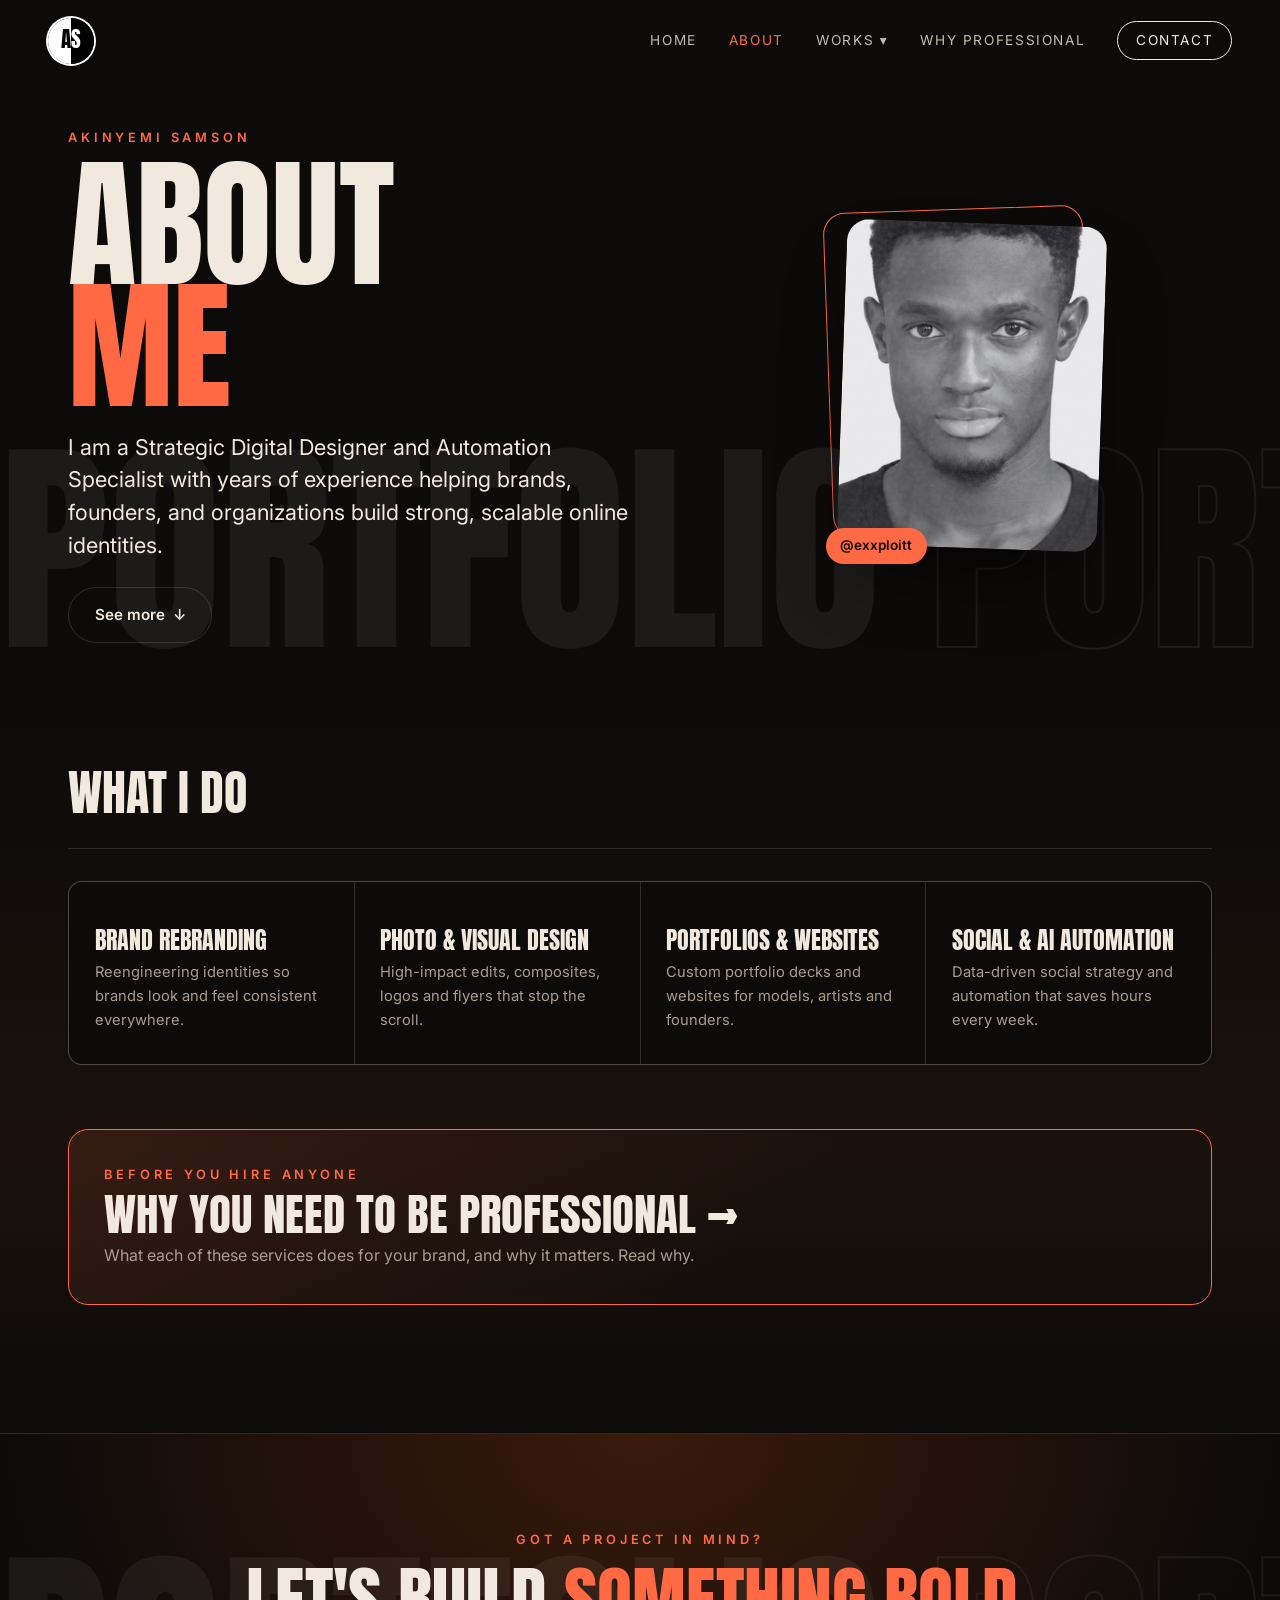
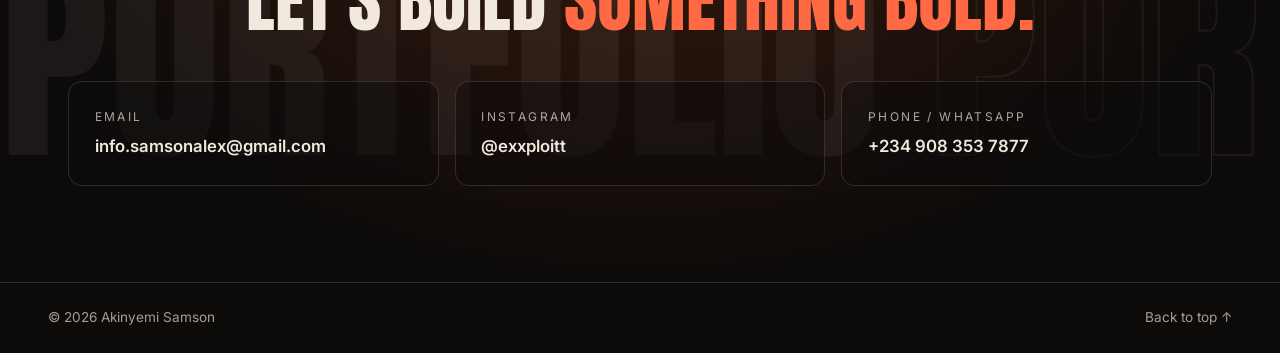
==== commit dfb891af: "Add Why You Need to Be Professional page Explains why each line of work matters, links to the matchi" ====
--- a/about.html
+++ b/about.html
@@ -37,6 +37,7 @@
           <li><a href="awards-plaques.html">Awards &amp; Plaque Designs</a></li>
         </ul>
       </div>
+      <a href="why-professional.html">Why Professional</a>
       <a href="contact.html" class="nav__cta">Contact</a>
     </nav>
   </header>
@@ -78,6 +79,11 @@
           <article class="service reveal"><h3>Portfolios &amp; Websites</h3><p>Custom portfolio decks and websites for models, artists and founders.</p></article>
           <article class="service reveal"><h3>Social &amp; AI Automation</h3><p>Data-driven social strategy and automation that saves hours every week.</p></article>
         </div>
+        <a class="read-why reveal" href="why-professional.html">
+          <span class="eyebrow">Before you hire anyone</span>
+          <strong>Why you need to be professional <span aria-hidden="true">→</span></strong>
+          <span>What each of these services does for your brand, and why it matters. Read why.</span>
+        </a>
       </div>
     </section>
     <section class="contact contact--band">
--- a/styles.css
+++ b/styles.css
@@ -470,20 +470,21 @@
 .night__title { font-family: var(--display); font-weight: 400; text-transform: uppercase; font-size: clamp(2.8rem, 8vw, 6.5rem); line-height: .9; position: relative; z-index: 1; }
 .night__title span { color: var(--coral); }
 .night__stage { position: relative; display: grid; grid-template-columns: repeat(12, minmax(0, 1fr)); align-items: end; }
-.night__stage--one { margin-top: clamp(-2rem, -3vw, -1rem); }
-.night__stage--one .night__photo--wide { grid-column: 1 / 9; grid-row: 1; }
+.night__stage--one { margin-top: clamp(1.5rem, 3vw, 2.5rem); }
+.night__stage--one { column-gap: clamp(1rem, 3vw, 2.5rem); }
+.night__stage--one .night__photo--wide { grid-column: 1 / 8; grid-row: 1; position: relative; z-index: 1; }
 .night__photo .frame { aspect-ratio: 4/3; }
 .night__stage--two .night__photo .frame { aspect-ratio: 3/4; }
 .night__sticker { position: relative; z-index: 3; margin: 0; }
 .night__sticker img { width: 100%; filter: drop-shadow(0 18px 22px rgba(0,0,0,.55)) drop-shadow(0 2px 2px rgba(0,0,0,.4)); }
-.night__sticker--solo { grid-column: 6 / 13; grid-row: 1; transform: rotate(-3deg) translateY(8%); transform-origin: bottom center; }
+.night__sticker--solo { grid-column: 8 / 13; grid-row: 1; transform: rotate(-2deg); transform-origin: bottom center; }
 .night__tag { position: absolute; left: 6%; bottom: 10%; background: var(--coral); color: var(--ink); font-weight: 700; font-size: .85rem; padding: .45rem 1rem; border-radius: 999px; transform: rotate(-4deg); box-shadow: 0 10px 20px -8px rgba(0,0,0,.6); white-space: nowrap; }
-.night__tape { grid-column: 1 / 13; grid-row: 1; align-self: center; z-index: 2; margin: 0 -50vw; background: #f2c230; color: var(--ink); transform: rotate(-4deg); overflow: hidden; white-space: nowrap; padding: .55rem 0; pointer-events: none; box-shadow: 0 12px 30px -10px rgba(0,0,0,.6); }
+.night__tape { grid-column: 1 / 13; grid-row: 1; align-self: center; z-index: 0; margin: 0 -50vw; background: #f2c230; color: var(--ink); transform: rotate(-4deg); overflow: hidden; white-space: nowrap; padding: .55rem 0; pointer-events: none; box-shadow: 0 12px 30px -10px rgba(0,0,0,.6); }
 .night__tape span { display: inline-block; font-weight: 700; letter-spacing: .25em; font-size: .8rem; animation: marquee 40s linear infinite; }
 .night__stage--two { margin-top: clamp(3rem, 6vw, 5rem); gap: 0 clamp(1rem, 2.5vw, 1.75rem); }
-.night__stage--two .night__photo:nth-of-type(2) { grid-column: 6 / 9; grid-row: 1; }
-.night__stage--two .night__photo:nth-of-type(3) { grid-column: 9 / 13; grid-row: 1; transform: translateY(-2.5rem); }
-.night__sticker--duo { grid-column: 1 / 7; grid-row: 1; transform: rotate(2.5deg); margin-right: -3%; z-index: 4; }
+.night__stage--two .night__photo:nth-of-type(2) { grid-column: 7 / 10; grid-row: 1; }
+.night__stage--two .night__photo:nth-of-type(3) { grid-column: 10 / 13; grid-row: 1; transform: translateY(-2.5rem); }
+.night__sticker--duo { grid-column: 1 / 7; grid-row: 1; transform: rotate(2deg); z-index: 4; }
 .night__sticker--duo .night__tag { left: auto; right: 8%; transform: rotate(3deg); }
 
 .flyer-link { display: grid; grid-template-columns: 110px minmax(0, 1fr); gap: 1.4rem; align-items: center; margin-top: clamp(3rem, 6vw, 4.5rem); max-width: 620px; padding: 1rem; border: 1px solid var(--line); border-radius: 18px; background: var(--ink-2); transition: border-color .3s, transform .3s; }
@@ -518,7 +519,7 @@
   .plaques__grid--3, .plaques__grid--2 { grid-template-columns: repeat(2, minmax(0, 1fr)); }
   .plaques__grid--3 .plaque--winner { grid-column: 1 / -1; max-width: 300px; justify-self: center; width: 100%; }
   .night__stage--one .night__photo--wide { grid-column: 1 / 13; }
-  .night__sticker--solo { grid-column: 2 / 13; grid-row: 2; margin-top: -18%; transform: rotate(-3deg); }
+  .night__sticker--solo { grid-column: 2 / 12; grid-row: 2; margin-top: 2.5rem; transform: rotate(-2deg); }
   .night__tape { grid-row: 2; align-self: start; margin-top: 2rem; }
   .night__stage--two .night__photo:nth-of-type(2) { grid-column: 1 / 7; grid-row: 2; }
   .night__stage--two .night__photo:nth-of-type(3) { grid-column: 7 / 13; grid-row: 2; transform: none; }
@@ -527,3 +528,52 @@
   .night__tag { font-size: .75rem; }
   .flyer-link { grid-template-columns: 80px minmax(0, 1fr); }
 }
+
+/* Awards page: heading above the Solo / Duo tabs, set apart from the page header */
+.plaques { margin-top: 0; }
+.plaques__intro { font-size: clamp(1.05rem, 1.6vw, 1.3rem); color: var(--cream); max-width: 44rem; margin-bottom: 1.3rem; }
+
+/* ---------- Why You Need to Be Professional ---------- */
+.why-title { font-size: clamp(3rem, 9vw, 7.5rem); max-width: 14ch; }
+.why-statement { color: var(--coral); font-size: clamp(1.25rem, 2.4vw, 1.9rem); line-height: 1.35; max-width: 36rem; margin-bottom: 1.2rem; font-weight: 500; }
+.why__layout { display: grid; grid-template-columns: minmax(0, 230px) minmax(0, 1fr); gap: clamp(2rem, 6vw, 5rem); align-items: start; }
+.why-toc { position: sticky; top: 6.5rem; }
+.why-toc__label { font-size: .75rem; letter-spacing: .25em; text-transform: uppercase; color: var(--muted); margin-bottom: 1rem; }
+.why-toc ol { list-style: none; display: grid; gap: .2rem; border-left: 1px solid var(--line); }
+.why-toc a { display: flex; gap: .6rem; padding: .4rem .9rem; margin-left: -1px; border-left: 2px solid transparent; color: var(--muted); font-size: .9rem; transition: color .2s, border-color .2s; }
+.why-toc a span { color: var(--coral); font-variant-numeric: tabular-nums; }
+.why-toc a:hover, .why-toc a.is-active { color: var(--cream); border-left-color: var(--coral); }
+.why__article { max-width: 44rem; min-width: 0; }
+.why-item { padding: clamp(2rem, 4vw, 3rem) 0; border-top: 1px solid var(--line); scroll-margin-top: 6rem; }
+.why-item:first-child { border-top: 0; padding-top: 0; }
+.why-item__num { font-family: var(--display); color: var(--coral); font-size: 1.1rem; }
+.why-item__title { font-family: var(--display); font-weight: 400; text-transform: uppercase; font-size: clamp(2rem, 5vw, 3.4rem); line-height: .95; margin: .3rem 0 .9rem; }
+.why-item__lead { color: var(--coral); font-size: clamp(1.1rem, 1.8vw, 1.35rem); font-weight: 600; line-height: 1.4; margin-bottom: .8rem; }
+.why-item > p:not([class]) { color: #cfc6bb; font-size: 1.05rem; line-height: 1.75; }
+.why-item__points { list-style: none; display: grid; gap: .6rem; margin: 1.4rem 0 1.6rem; }
+.why-item__points li { position: relative; padding-left: 1.8rem; color: var(--cream); }
+.why-item__points li::before { content: ""; position: absolute; left: 0; top: .45em; width: 1rem; height: .55rem; border-left: 2px solid var(--coral); border-bottom: 2px solid var(--coral); transform: rotate(-45deg); }
+.why-link { display: inline-flex; align-items: center; gap: 1rem; padding: .5rem 1.2rem .5rem .5rem; border: 1px solid var(--line); border-radius: 14px; background: var(--ink-2); font-weight: 600; font-size: .92rem; transition: border-color .25s, transform .25s; max-width: 100%; }
+.why-link img { width: 64px; height: 64px; object-fit: cover; object-position: top; border-radius: 9px; flex: none; }
+.why-link:hover { border-color: var(--coral); transform: translateY(-2px); }
+.why-link:hover > span { color: var(--coral); }
+.why-link--talk { padding: .85rem 1.3rem; border-radius: 999px; border-color: var(--coral); color: var(--coral); }
+.why-link--talk:hover { background: var(--coral); color: var(--ink); }
+.why-link--talk:hover > span { color: var(--ink); }
+.why-close { margin-top: clamp(1rem, 3vw, 2rem); padding: clamp(2rem, 5vw, 3.5rem); border-radius: 24px; background: #f4f1ec; color: #141110; }
+.why-close__quote { font-family: var(--display); text-transform: uppercase; font-size: clamp(2rem, 5vw, 3.4rem); line-height: .98; margin-bottom: 1.2rem; text-wrap: balance; }
+.why-close__quote span { color: #c4401c; }
+.why-close p:not([class]) { color: #4a433d; line-height: 1.7; margin-bottom: 1.6rem; max-width: 36rem; }
+.why-close .btn--solid { background: #141110; color: #f4f1ec; }
+.why-close .btn--solid:hover { background: var(--coral); color: var(--ink); }
+
+.read-why { display: grid; gap: .4rem; margin-top: clamp(2.5rem, 5vw, 4rem); padding: clamp(1.5rem, 3vw, 2.2rem); border: 1px solid var(--coral); border-radius: 20px; background: linear-gradient(135deg, rgba(255,106,69,.12), transparent 60%); transition: transform .3s, background .3s; }
+.read-why:hover { transform: translateY(-3px); background: linear-gradient(135deg, rgba(255,106,69,.22), transparent 70%); }
+.read-why strong { font-family: var(--display); font-weight: 400; text-transform: uppercase; font-size: clamp(1.8rem, 4vw, 2.8rem); line-height: 1; }
+.read-why > span:last-child { color: var(--muted); }
+
+@media (max-width: 1100px) { .nav__links { gap: 1.4rem; } }
+@media (max-width: 900px) {
+  .why__layout { grid-template-columns: minmax(0, 1fr); }
+  .why-toc { display: none; }
+}
